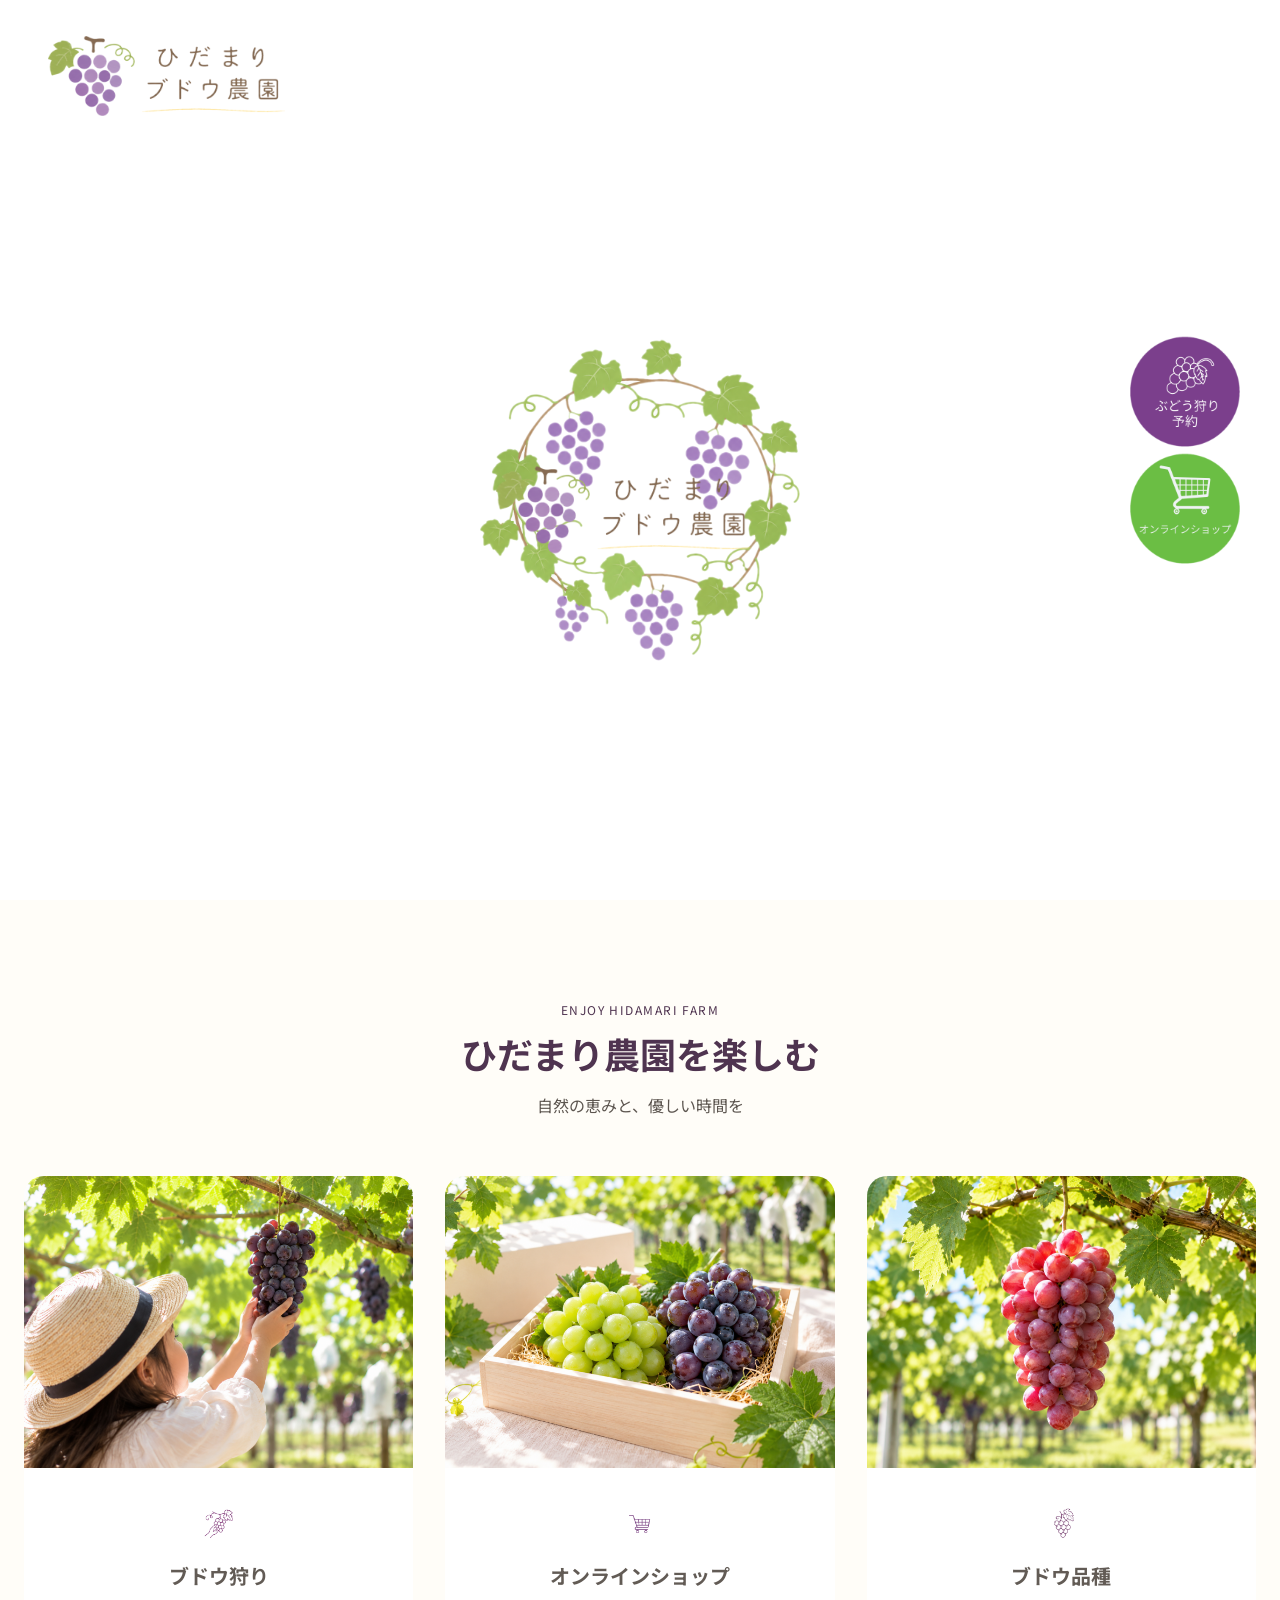
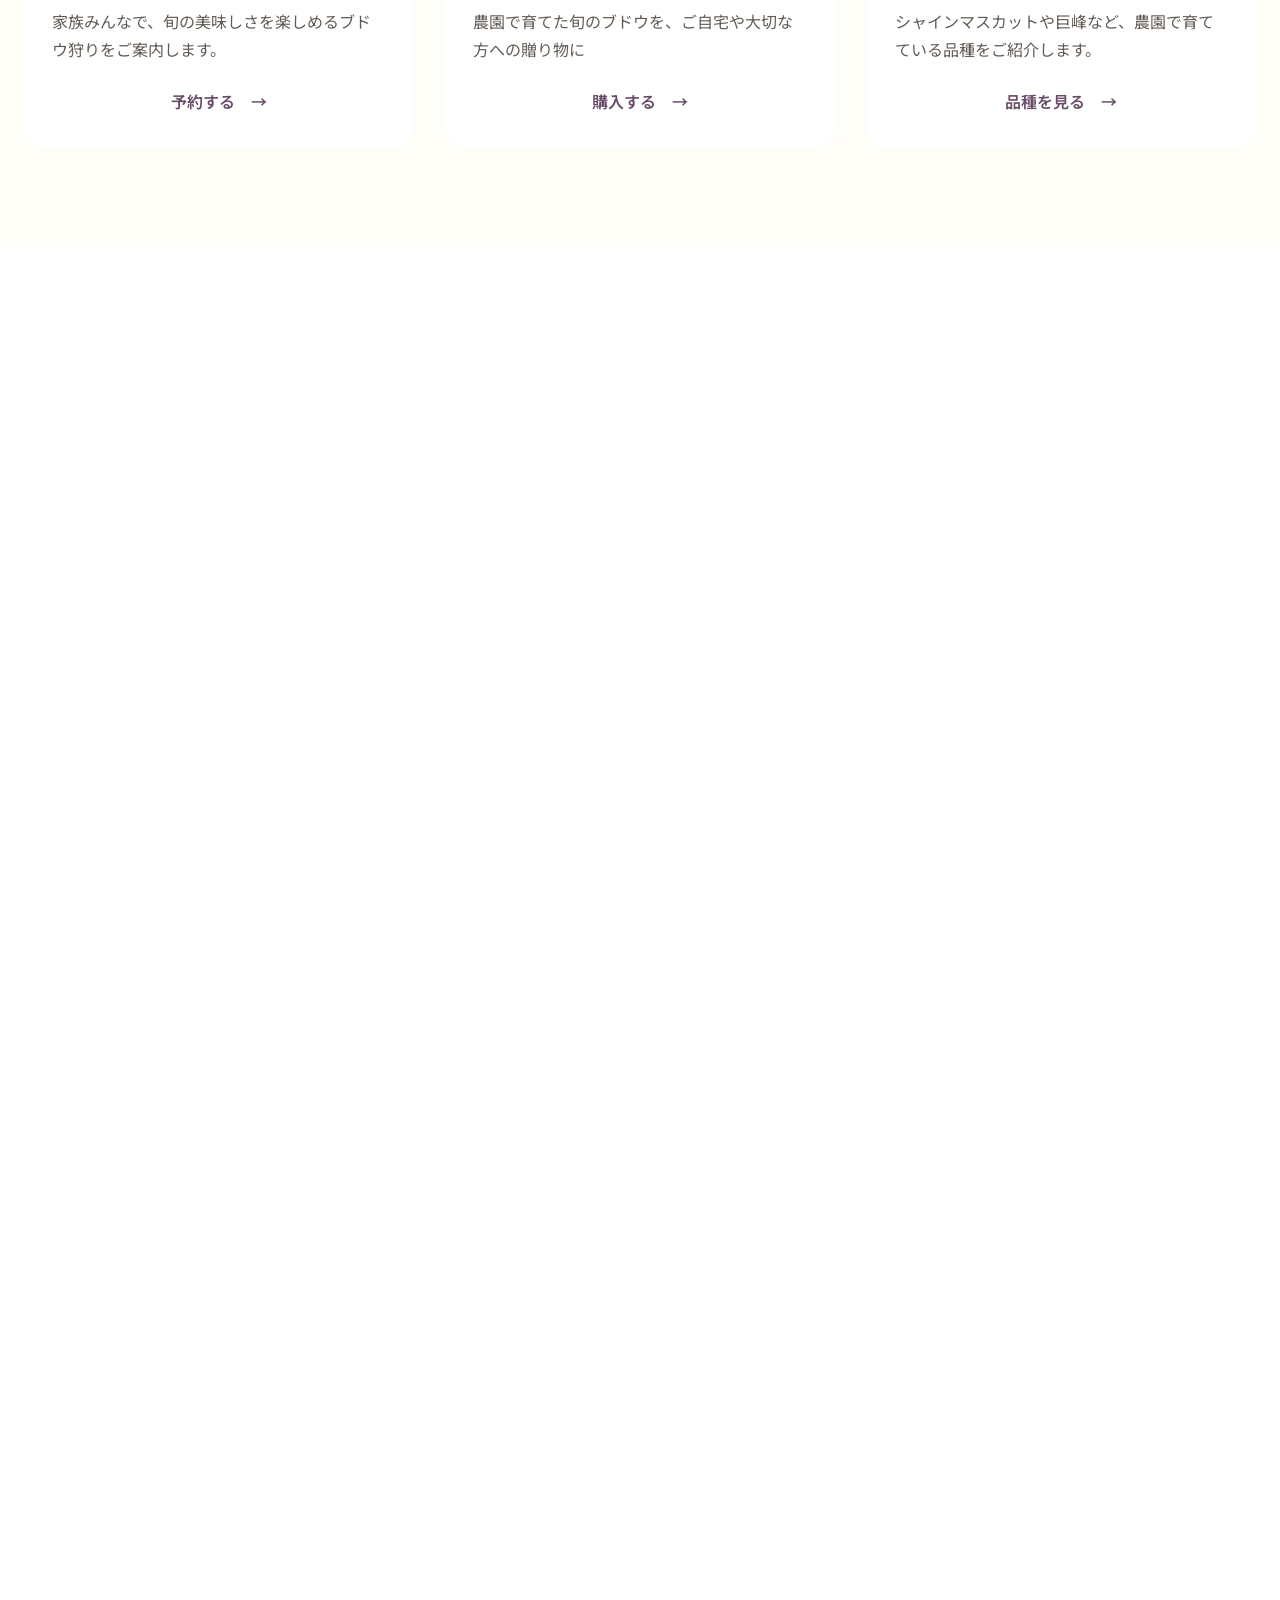
==== index.html @ 3940adff "ひだまり農園：農園案内セクションまで実装" ====
<!DOCTYPE html>
<html lang="ja">
<head>
    <meta charset="UTF-8">
    <meta name="viewport" content="width=device-width, initial-scale=1.0">
    <title>ひだまりブドウ園 | コーディング模写</title>

    <meta name="description" content="ポートフォリオ用に制作した『ひだまり農園』のコーディング模写サイトです。HTML・CSSを用いてレスポンシブ対応で実装しています。">

    <link rel="stylesheet" href="assets/css/reseter.css">
    <link rel="stylesheet" href="assets/css/base.css">
    <link rel="stylesheet" href="assets/css/components.css">
    <link rel="stylesheet" href="assets/css/layout.css">
    <link rel="stylesheet" href="assets/css/top.css">

    <!-- Googleフォント -->
    <link rel="preconnect" href="https://fonts.googleapis.com">
    <link rel="preconnect" href="https://fonts.gstatic.com" crossorigin>
    <link href="https://fonts.googleapis.com/css2?family=Noto+Sans+JP:wght@400;500;700&display=swap" rel="stylesheet">

</head>
<body>

    <header class="header">
        <div class="header__container">
            
                <a href="#" class="header__logo">
                    <img src="assets/images/common/logo-cutout.png" alt="ひだまりブドウ農園">
                </a>

                <!-- ハンバーガー -->
                <button class="hamburger sp_only" aria-label="menu">
                    <span></span><span></span><span></span>
                </button>

                <!--ナビゲーション-->
                <nav class="header__nav">
                    <ul class="header__nav-list">
                        <li class="header__item">
                            <a href="#">ホーム</a>
                        </li>
                    
                        <li class="header__item">
                            <a href="#">農園について</a>
                        </li>

                        <li class="header__item">
                            <a href="#">ブドウ品種</a>
                        </li>

                        <li class="header__item">
                            <a href="#">ブドウ狩り</a>
                        </li>

                        <li class="header__item">
                            <a href="#">アクセス</a>
                        </li>

                        <li class="header__item">
                            <a href="#">ブログ</a>
                        </li>

                        <li class="header__item">
                            <a href="#">お問い合わせ</a>
                        </li>

                    </ul>
                </nav>
            
        </div>   

    </header>

    <main>
        <section class="mv">
            <div class="mv__image">
                <img src="assets/images/top/grape-fv.png" alt="ひだまりブドウ農園">
                <img src="assets/images/top/grapes.png" alt="ひだまりブドウ農園のブドウ">
            </div>

            <div class="mv__content">
                <img src="assets/images/common/logo-cutout.png" alt="ひだまりブドウ農園" class="mv__logo">
                <img src="assets/images/top/grape_vine_circle-cutout.png" alt="ひだまりブドウ農園のブドウの木" class="mv__illustration">
            </div>
        
            <!--スクロール案内とページネーション-->
            <div class="mv__navigation">
                <a href="#" class="mv__scroll">
                    <span class="mv__scroll-arrow" aria-hidden="true">
                        <span></span>
                        <span></span>
                    </span>
                    <span class="mv__scroll-text">Scroll</span>
                </a>

                <div class="mv__pagination" aria-label="スライドのページ位置">
                    <span class="mv__pagination-dot"></span>
                    <span class="mv__pagination-dot"></span>
                </div>               
            </div>     
        </section>

        <!-- 右側固定ボタン -->
        <div class="side-buttons">
            <a href="#" class="side-buttons__item side-buttons__item--reserve">
                <img src="assets/images/common/glape_btn-cutout.png" alt="ブドウ狩り予約">
            </a>
            <a href="#" class="side-buttons__item side-buttons__item--shop">
                <img src="assets/images/common/online_btn-cutout.png" alt="オンラインショップ">
            </a>
        </div>

        <section id="#" class="farm-guide"> <!--次のセクション-->
            <div class="farm-guide__inner">

                <div class="farm-guide__heading">
                    <p class="farm-guide__heading-en">
                        ENJOY HIDAMARI FARM
                    </p>
                    <h2 class="farm-guide__title">
                        ひだまり農園を楽しむ
                    </h2>
                    <p class="farm-guide__lead">
                        自然の恵みと、優しい時間を
                    </p>
                </div>

                <div class="farm-guide__list">
                    <!--ブドウ狩り-->
                    <a href="#" class="farm-guide__card">
                        <div class="farm-guide__image">
                            <img src="assets/images/top/card-grape-picking.png" alt="ブドウ狩りを楽しむ様子">
                        </div>
                        
                        <div class="farm-guide__body">
                            <img src="assets/images/top/icon-grape-picking.png" alt="" class="farm-guide__icon">
                            <h3 class="farm-guide__card-title">
                                ブドウ狩り
                            </h3>
                            <p class="farm-guide__text">
                                家族みんなで、旬の美味しさを楽しめるブドウ狩りをご案内します。
                            </p>

                            <span class="farm-guide__link">
                                予約する　→
                            </span>
                        </div>
                    </a>

                    <!--オンラインショップ-->
                    <a href="#" class="farm-guide__card">
                        <div class="farm-guide__image">
                            <img src="assets/images/top/card-online-shop-grapes.png" alt="箱に入ったブドウ">
                        </div>
                        <div class="farm-guide__body">
                            <img src="assets/images/top/icon-online-shop.png" alt=""  class="farm-guide__icon">
                            <h3 class="farm-guide__card-title">
                                オンラインショップ
                            </h3>
                            <p class="farm-guide__text">
                                農園で育てた旬のブドウを、ご自宅や大切な方への贈り物に
                            </p>
                            <span class="farm-guide__link">
                                購入する　→
                            </span>
                        </div>
                    </a>

                    <!--ブドウ品種-->
                    <a href="#" class="farm-guide__card">
                        <div class="farm-guide__image">
                            <img src="assets/images/top/card-grape-varieties.png" alt="さまざまな種類のブドウ">
                        </div>
                        <div class="farm-guide__body">
                                <img src="assets/images/top/icon-grape-varieties.png" alt="" class="farm-guide__icon">
                            <h3 class="farm-guide__card-title">
                                ブドウ品種
                            </h3>
                            <p class="farm-guide__text">
                                シャインマスカットや巨峰など、農園で育てている品種をご紹介します。
                            </p>
                            <span class="farm-guide__link">
                                品種を見る　→
                            </span>
                        </div>
                    </a>
                
                </div>
            </div>                  
        </section>

        <div style="height: 1500px;"></div>

    </main>

    <footer>

    </footer>
    

    <script src="assets/js/main.js"></script>

</body>
</html>
---- assets/css/reseter.css ----
*,
*::before,
*::after {
  box-sizing: border-box;
  padding: 0;
  margin: 0;
}

html {
  line-height: 1.15;
  font-family: sans-serif;
}

body {
  min-height: 100vh;
}

main {
  display: block;
}

a {
  color: inherit;
  text-decoration: none;
}

abbr[title] {
  -webkit-text-decoration: underline dotted;
          text-decoration: underline dotted;
}

code,
kbd,
samp,
pre {
  font-family: monospace, monospace;
  font-size: 1em;
}

sub,
sup {
  font-size: 75%;
  line-height: 0;
  position: relative;
  vertical-align: baseline;
}

sub {
  bottom: -0.25em;
}

sup {
  top: -0.5em;
}

button,
input,
optgroup,
select,
textarea {
  font: inherit;
}

button,
input[type="button"],
input[type="reset"],
input[type="submit"] {
    border: none;
    background: none;
    cursor: pointer;
}

input {
  overflow: visible;
}

fieldset {
  border: 0;
}

legend {
  color: inherit;
  display: table;
  max-width: 100%;
  white-space: normal;
}

progress {
  display: inline-block;
  vertical-align: baseline;
}

select {
  text-transform: none;
}

textarea {
  overflow: auto;
  vertical-align: top;
}

[type=search] {
  -webkit-appearance: textfield;
  outline-offset: -2px;
}

[type=color] {
  background: inherit;
}

::-webkit-inner-spin-button,
::-webkit-outer-spin-button {
  height: auto;
}

::-webkit-input-placeholder {
  color: inherit;
  opacity: 0.5;
}

::-webkit-search-decoration,
::-webkit-file-upload-button {
  -webkit-appearance: button;
  font: inherit;
}

::-moz-focus-inner {
  border: 0;
}

:-moz-focusring {
  outline: 1px dotted ButtonText;
}

:-moz-ui-invalid {
  box-shadow: none;
}

hr {
  height: 0;
  color: inherit;
  overflow: visible;
}

ul,
ol {
    list-style: none;
    margin: 0;
    padding: 0;
}

b,
strong {
  font-weight: bolder;
}

audio,
video {
  display: inline-block;
}

audio:not([controls]) {
  display: none;
  height: 0;
}

img {
  max-width: 100%;
  height: auto;
  display: block;
}

svg:not(:root) {
  overflow: hidden;
}

table {
  text-indent: 0;
  border-color: inherit;
}

details {
  display: block;
}

dialog {
  background-color: inherit;
  border: solid;
  color: inherit;
  display: block;
  height: fit-content;
  left: 0;
  margin: auto;
  padding: 1em;
  position: absolute;
  right: 0;
  width: fit-content;
}

dialog:not([open]) {
  display: none;
}

summary {
  display: list-item;
}

canvas {
  display: inline-block;
}

template {
  display: none;
}

[hidden] {
  display: none;
}
---- assets/css/base.css ----
/*フォント*/

html {
    font-size: 62.5%;
    scroll-behavior: smooth;
}

body {
    font-family: "Noto Sans JP", sans-serif;
    color: var(--c-black);
    font-size: 1.6rem;
    line-height: 1.7;

}

/*色の変数*/

:root {
    --c-black: #333333;
    --c-white: #ffffff;
    --c-main: #4f3450;
    --c-sub: ;
    --c-bg: ;
}




/*余白のルール*/


/*body の基本設定*/
---- assets/css/components.css ----
/***********************再利用するパーツ******************************/

/*タイトル*/

/*ボタン*/

.side-buttons {
    position: fixed;
    top: 50%;
    right: 40px;
    transform: translateY(-50%);
    z-index: 100;

    display: flex;
    flex-direction: column;
    gap: calc(10 / 1920 * 100vw);
    width: 110px;
}

.side-buttons__item {
    display: block;
    transition: opacity 0.3s ease;
}

.side-buttons__item:hover,
.side-buttons__item:active {
    opacity: 0.75;
}

.side-buttons__item {
    width: 100%;
}


/*カード*/


/*タブ*/


/*アコーディオン*/


/*セクションタイトル*/
---- assets/css/layout.css ----
/************************************ページ全体の構造********************************/

/*header*/

.header {
    position: absolute;
    top: 0;
    left: 0;
    width: 100%;
    z-index: 100;
}

.header__container {
    position: relative;
    z-index: 1;

    width: 100%;
    height: 152px;
    display: flex;
    align-items: center;
    padding: 0 48px;
}

.header__logo {
    width: 20%;
}

.header__nav {
    margin-left: auto;
    font-size: 1.4rem;
    color: var(--c-white);
}

.header__nav-list {
    display: flex;
    gap: 40px
    
}

/*headerスクロール時の帯*/

.header::before {
    content: "";
    position: absolute;
    top: 0;
    left: 0;
    width: 100%;
    height: 92px;
    background:rgba(255, 255, 255, 0.75);
    background:rgba(225, 232, 220, 0.9);

    transform: translateY(-100%);
    transition: transform 0.4s ease;

    z-index: 0;
}

/*スクロール時*/

.header.is-scrolled {
    position: fixed;
    top: 0;
    left: 0;
}

.header.is-scrolled::before {
    transform: translateY(0);
}

.header.is-scrolled .header__container {
    height: 92px;
}

.header.is-scrolled .header__nav a {
    color: var(--c-black);
}

.header__item a {
    position: relative;
}

/*マウスを乗せた時の下線*/
.header__item a::after {
    content: "";
    position: absolute;
    left: 0;
    bottom: -76px;
    width: 0;
    height: 2px;
    background-color: var(--c-white);
    transition: width 0.3s ease;
}

.header__item a:hover::after {
    width: 100%;
}

.header.is-scrolled .header__item a::after {
    background-color: #6B4A6E;
    bottom: -37px;
}

/*main*/


/*section の余白*/


/*footer*/
---- assets/css/top.css ----
/*トップページだけのヒーロー トップページだけのレイアウト*/
/* =========================
    MV
========================= */

.mv {
    position: relative;
    width: 100%;
    height: 100vh;
}

.mv__image {
    position: relative;
    width: 100%;
    height: 100%;
    overflow: hidden;
}

/* 2枚の画像を重ねる */
.mv__image img {
    position: absolute;
    left: 0;
    bottom: 0;
    width: 100%;
    height: 100%;
    object-fit: cover;

    opacity: 0;

    animation:
        mvFade 12s infinite,
        mvZoom 12s infinite;
}

/* 1枚目 */
.mv__image img:nth-child(1) {
    animation-delay: 0s, 0s;
}

/* 2枚目 */
.mv__image img:nth-child(2) {
    animation-delay: 6s, 6s;
}


/* =========================
    フェード
========================= */

@keyframes mvFade {

    /* 最初は透明 */
    0% {
        opacity: 0;
    }

    /* ふわっと表示 */
    10% {
        opacity: 1;
    }

    /* しばらく表示 */
    45% {
        opacity: 1;
    }

    /* ふわっと消える */
    55% {
        opacity: 0;
    }

    /* 消えた状態を維持 */
    100% {
        opacity: 0;
    }
}


/* =========================
    ズーム
========================= */

@keyframes mvZoom {

    /* 少し小さい状態から開始 */
    0% {
        transform: scale(1);
    }

    /* ゆっくり拡大 */
    100% {
        transform: scale(1.05);
    }
}

/*mv上のイラスト*/

.mv__content {
    width: 25%;
    position: absolute;
    top: calc(50% + 50px);
    left: 50%;
    transform: translate(-50%, -50%);
}

.mv__logo {
    width: 80%;
    position: absolute;
    top: calc(50% + 10px);
    left: 45%;
    transform: translate(-50%, -50%);
}

/* ===============================
    スクロール案内とページネーション
================================= */
.mv__navigation {
    position: absolute;
    left: 50%;
    bottom: 24px;
    z-index: 10;
    transform: translateX(-50%);

    display: flex;
    flex-direction: column;
    align-items: center;
}

/*スクロールボタン*/
.mv__scroll {
    display: flex;
    flex-direction: column;
    align-items: center;
    gap: 8px;

    color: var(--c-white);
}

/*下向き矢印*/
.mv__scroll-arrow {
    display: flex;
    flex-direction: column;
    align-items: center;
    height: 18px;

    animation: scrollArrow 1.6s ease-in-out infinite;
}

.mv__scroll-arrow span {
    display: block;

    width: 12px;
    height: 12px;
    margin-top: -5px;

    border-right: 2px  solid currentColor;
    border-bottom: 2px solid currentColor;

    transform: rotate(45deg);
}

/*Scrollの文字*/
.mv__scroll-text {
    font-size: 1.2rem;
    letter-spacing: 0.08rem;
}

/*ページネーション*/
.mv__pagination {
    display: flex;
    justify-content: center;
    gap: 8px;
    margin-top: 8px;
}

/*ページネーションの丸*/
.mv__pagination-dot {
    width: 8px;
    height: 8px;

    border: 1px solid var(--c-white);
    border-radius: 50%;

    background-color: transparent;
}

/*1つ目の丸*/
.mv__pagination-dot:nth-child(1) {
    animation: paginationFirst 12s infinite;
}

/*2つ目の丸*/
.mv__pagination-dot:nth-child(2) {
    animation: paginationSecond 12s infinite;
}

/*矢印を上下に動かす*/
@keyframes scrollArrow {
    0%,
    100% {
        transform: translateY(0);
    }

    50% {
        transform: translateY(6px);
    }
}

@media (prefers-reduced-motion: reduce) {
    .mv__scroll-arrow {
        animation: none;
    }
}

/*前半６秒は１つ目を白くする*/
@keyframes paginationFirst {
    0%,
    49.99% {
        background-color: var(--c-white);
    }

    50%,
    100% {
        background-color: transparent;
    }
}

/*後半６秒は２つ目を白くする*/
@keyframes paginationSecond {
    0%,
    49.99% {
        background-color: transparent;
    }

    50%,
    100% {
        background-color: var(--c-white);
    }
}

/* =================================
   FARM GUIDE
================================= */
.farm-guide {
    position: relative;
    padding: 100px 24px;
    background-color: #fffdf8;
}

.farm-guide_inner {
    width: min(1120px, 100%);
    margin-inline: auto;
}

/*見出し*/

.farm-guide__heading {
    text-align: center;
    margin-bottom: 56px;
}

.farm-guide__heading-en {
    margin-bottom: 8px;
    font-size: 1.2rem;
    letter-spacing: 0.12em;
    color: var(--c-main);
}

.farm-guide__title {
    margin: 0;
    font-size: clamp(2.4rem, 3vw, 3.6rem);
    line-height: 1.4;
    color: #4f3450;
}

.farm-guide__lead {
    margin-top: 12px;
    line-height: 1.8;
    color: #5c554f;
}

/*カード一覧*/
.farm-guide__list {
    display: grid;
    /*pcでは３列*/
    grid-template-columns: repeat(3, minmax(0, 1fr));
    gap: 32px;
}

/*カード*/
.farm-guide__card {
    display: flex;
    flex-direction: column;
    min-width: 0;
    overflow: hidden;
    color: inherit;
    text-decoration: none;
    background-color: var(--c-white);
    border-radius: 20px;
    transition: 
        transform 0.3s ease,
        box-shadow 0.3s ease;
}

.farm-guide__card:hover {
    transform: translateY(-5px);
    box-shadow: 0 10px 30px rgba(0, 0, 0, 0.08);
}

/*写真*/
.farm-guide__image {
    width: 100%;
    aspect-ratio: 4/3;
    overflow: hidden;
}

.farm-guide__image img {
    width: 100%;
    height: 100%;
    object-fit: cover;
    display: block;
    transition: transform 0.5s ease;
}

.farm-guide__card:hover .farm-guide__image img {
    transform: scale(1.04);
}

/*本文エリア*/
.farm-guide__body {
    display: flex;
    flex-direction: column;
    flex-grow: 1;
    padding: 32px 28px;
}

/*アイコン*/
.farm-guide__icon {
    width: 45px;
    height: 45px;
    object-fit: contain;
    margin: 0 auto 16px;
} 

/*タイトル*/
.farm-guide__card-title {
    margin: 0;
    text-align: center;
    font-size: 2rem;
    line-height: 1.5;
    color: #625b55;
}

/*説明文*/
.farm-guide__text {
    margin-top: 16px;
    line-height: 1.8;
    color: #625b55;
}

/*リンク*/
.farm-guide__link {
    display: block;
    margin-top: auto;
    padding-top: 24px;
    text-align: center;
    font-weight: 600;
    color: #684b67;



/* =================================
   Tablet / Smartphone
================================= */
@media(max-width: 768px){
    .farm-guide {
        padding: 72px 20px;
    }

    .farm-guide__list {
        grid-template-columns: 1fr;
        gap: 28px;
    }

    .farm-guide__heading {
        margin-bottom: 40px;
    }

    .farm-guide__body {
        padding: 28px 24px;
    }


}
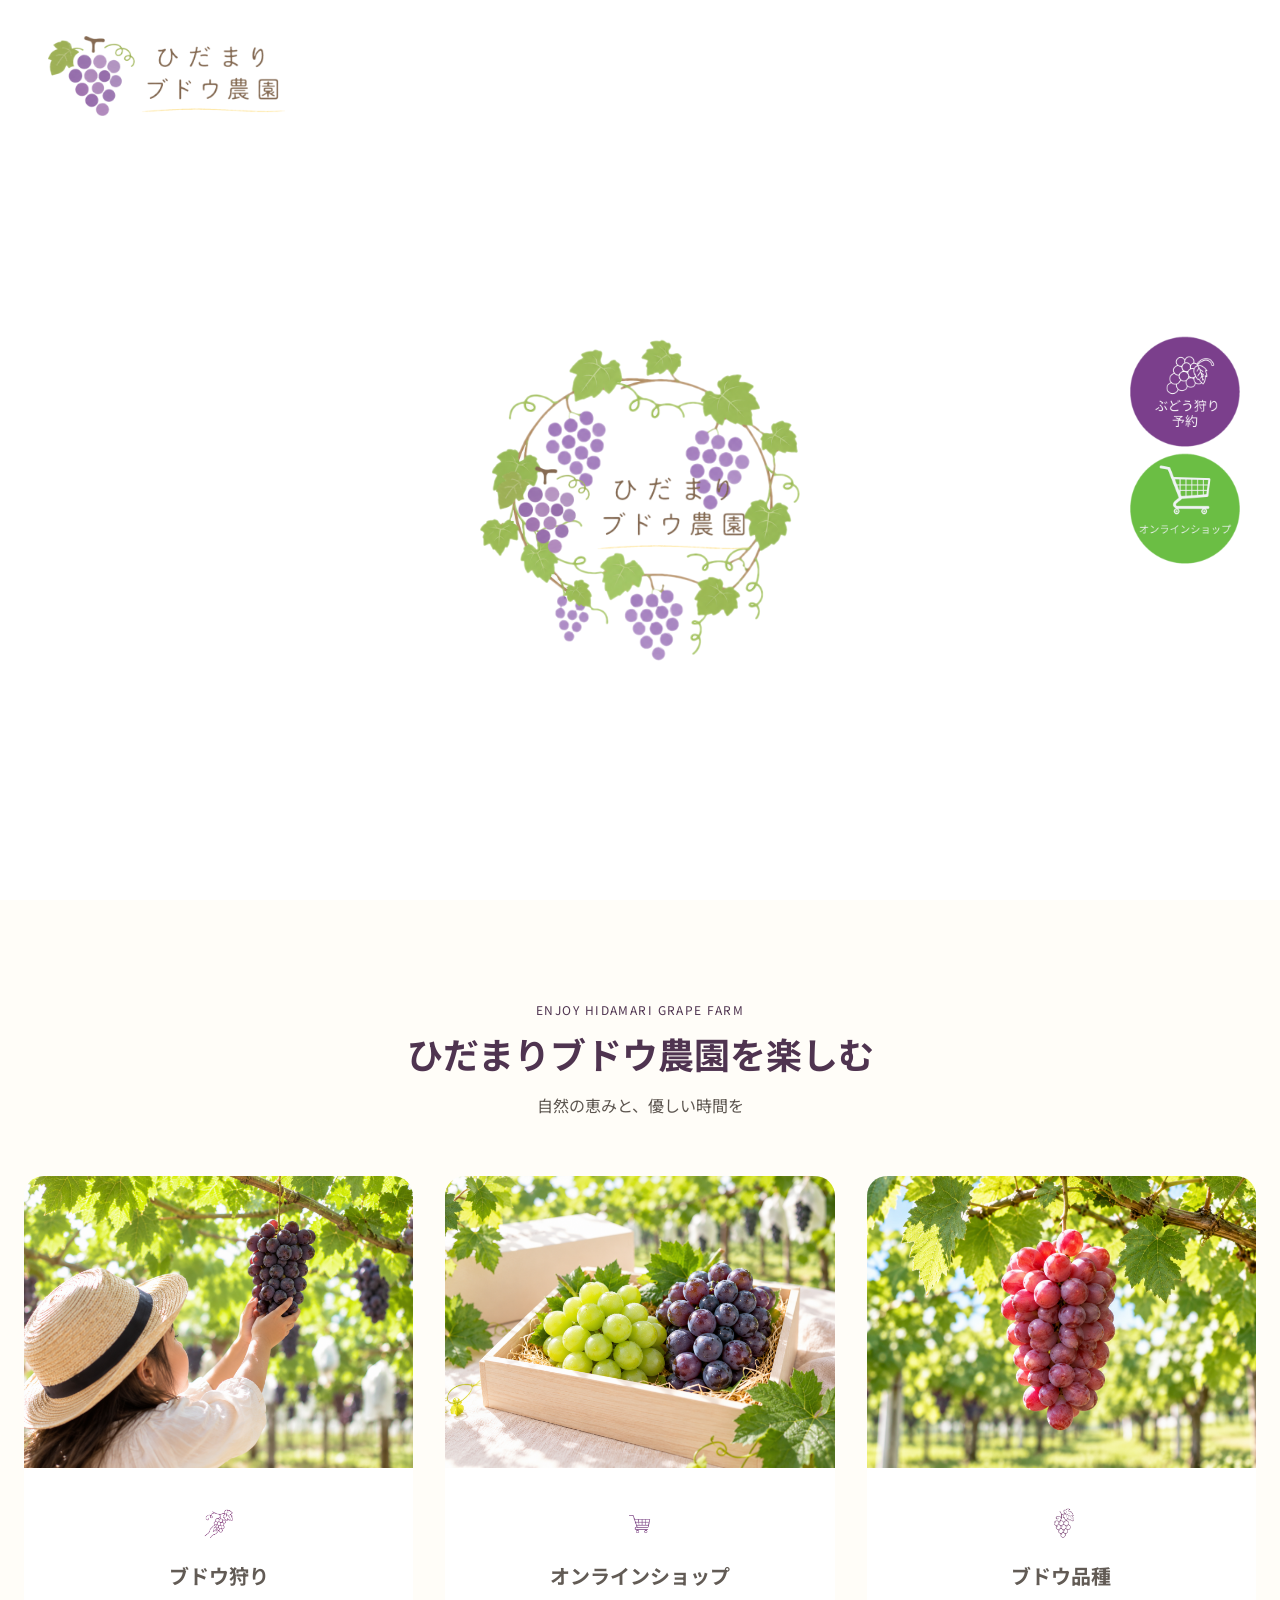
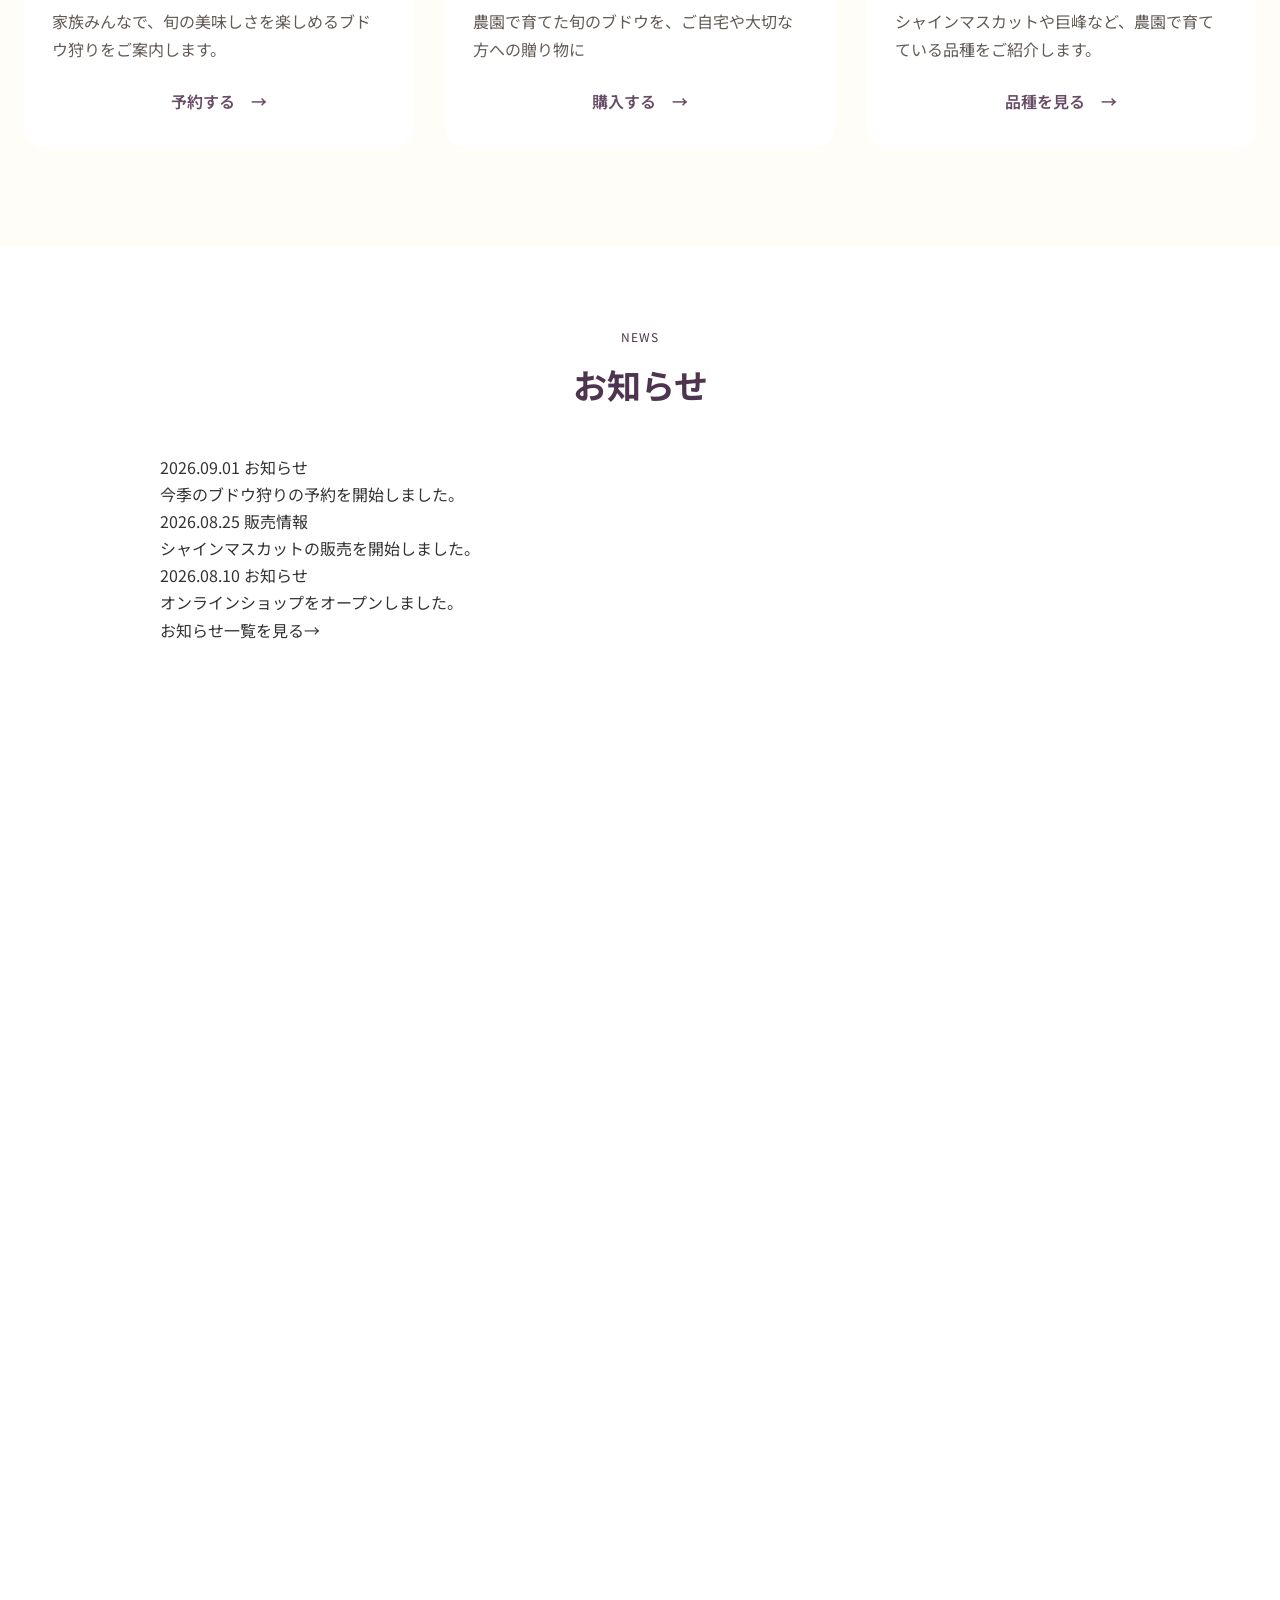
==== commit 7d65006a: "NEWSセクションのHTML追加・CSS作成途中" ====
--- a/index.html
+++ b/index.html
@@ -115,10 +115,10 @@
 
                 <div class="farm-guide__heading">
                     <p class="farm-guide__heading-en">
-                        ENJOY HIDAMARI FARM
+                        ENJOY HIDAMARI GRAPE FARM
                     </p>
                     <h2 class="farm-guide__title">
-                        ひだまり農園を楽しむ
+                        ひだまりブドウ農園を楽しむ
                     </h2>
                     <p class="farm-guide__lead">
                         自然の恵みと、優しい時間を
@@ -188,6 +188,44 @@
                 </div>
             </div>                  
         </section>
+    
+        <!--お知らせ-->
+        <section class="news">
+            <div class="news__inner">
+                <div class="news__heading">
+                    <p class="news__heading-en">
+                        NEWS
+                    </p>
+                    <h2 class="news__title">
+                        お知らせ
+                    </h2>
+                </div>
+
+                <div class="news__list">
+                    <a href="#" class="news__item">
+                        <time datetime="2026-09-01">2026.09.01</time>
+                        <span class="news__category">お知らせ</span>
+                        <p>今季のブドウ狩りの予約を開始しました。</p>
+                    </a>
+
+                    <a href="#" class="news__item">
+                        <time datetime="2026-08-25">2026.08.25</time>
+                        <span class="news__category">販売情報</span>
+                        <p>シャインマスカットの販売を開始しました。</p>
+                    </a>
+
+                    <a href="#" class="news__item">
+                        <time datetime="2026-08-10">2026.08.10</time>
+                        <span class="news__category">お知らせ</span>
+                        <p>オンラインショップをオープンしました。</p>
+                    </a>
+                </div>
+
+                <a href="#" class="news__more">
+                    お知らせ一覧を見る→
+                </a>
+            </div>
+        </section>
 
         <div style="height: 1500px;"></div>
 
--- a/assets/css/top.css
+++ b/assets/css/top.css
@@ -366,11 +366,43 @@
     text-align: center;
     font-weight: 600;
     color: #684b67;
-
-
+}
 
 /* =================================
-   Tablet / Smartphone
+    NEWS
+================================= */
+.news {
+    padding: 80px 24px;
+    background-color: var(--c-white);
+}
+
+.news__inner {
+    width: min(960px, 100%);
+    margin-inline: auto;
+}
+
+.news__heading {
+    text-align: center;
+    margin-bottom: 40px;
+}
+
+.news__heading-en {
+    margin-bottom: 8px;
+    font-size: 1.2rem;
+    letter-spacing: 0.12rem;
+    color: var(--c-main);
+}
+
+.news__title {
+    margin: 0;
+    font-size: clamp(2.4rem, 3vw, 3.4rem);
+    color: #4f3450;
+}
+
+
+
+/* =================================
+    Tablet / Smartphone
 ================================= */
 @media(max-width: 768px){
     .farm-guide {
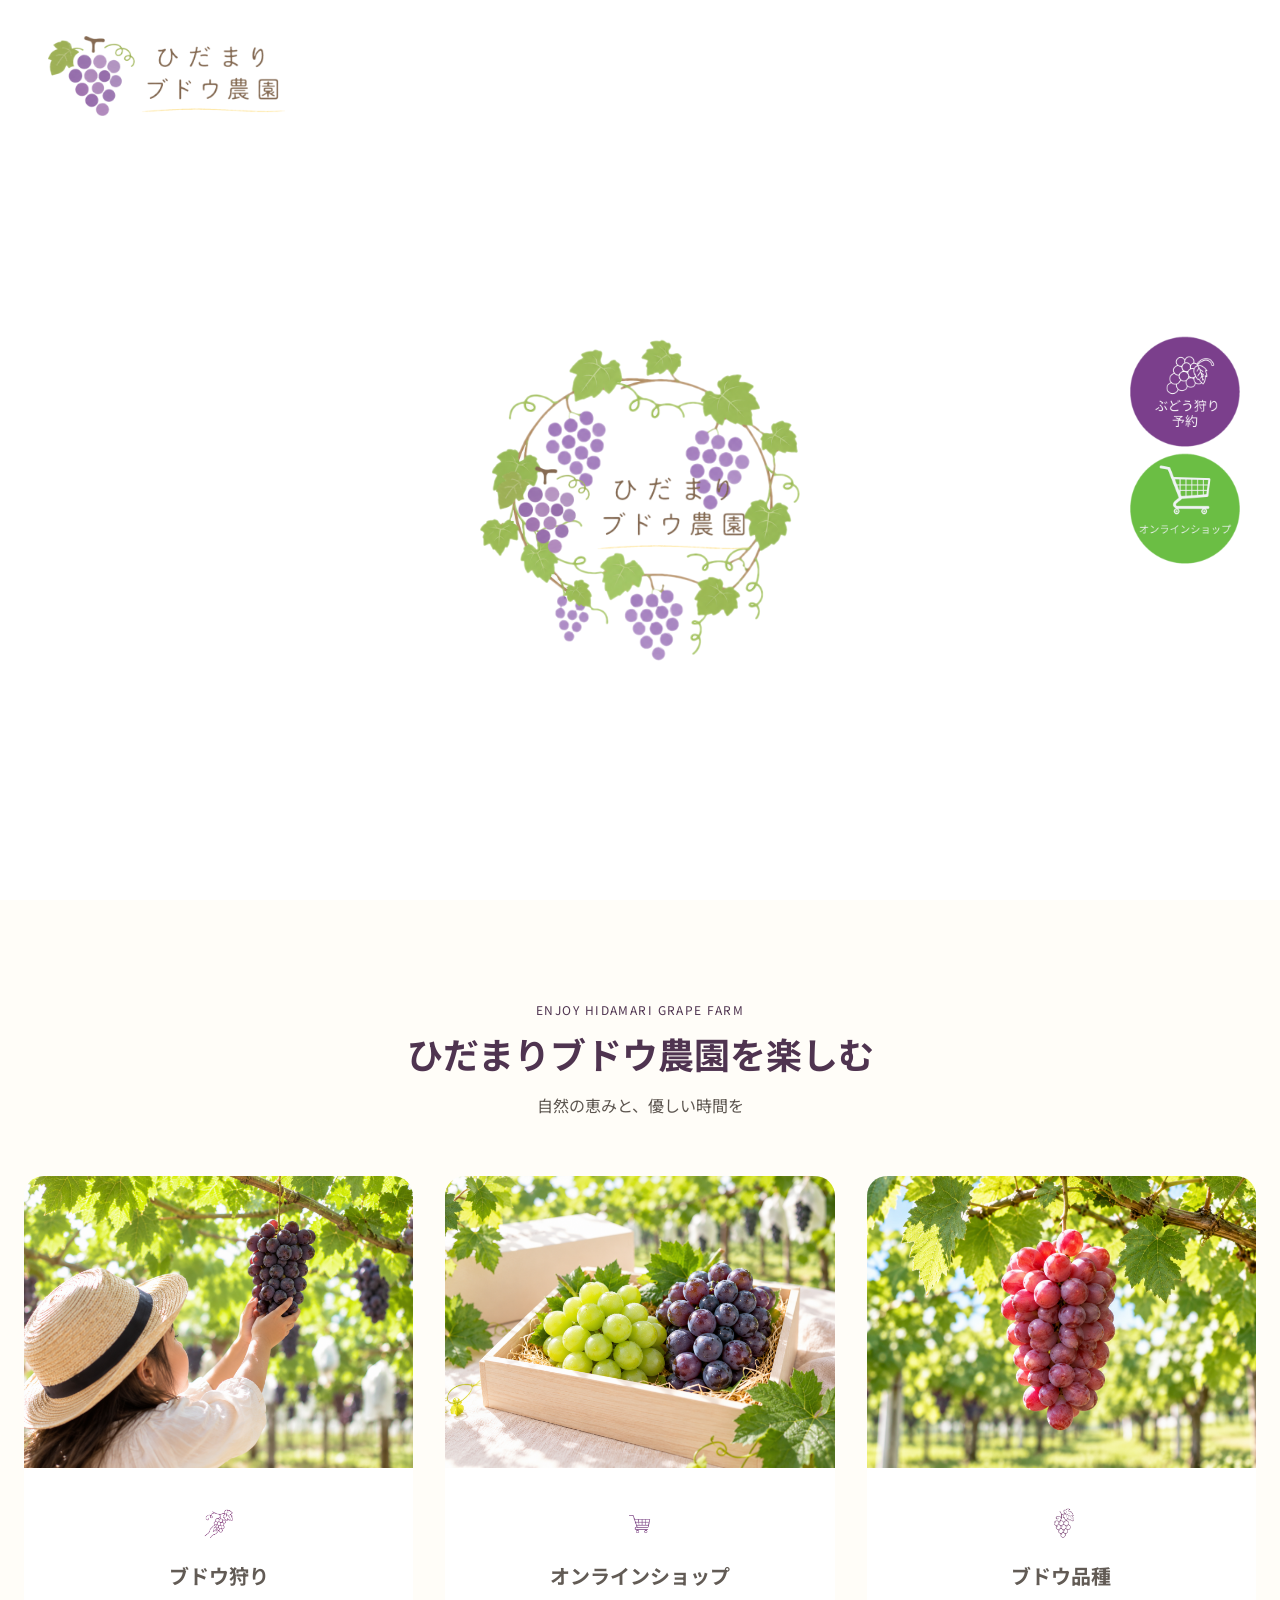
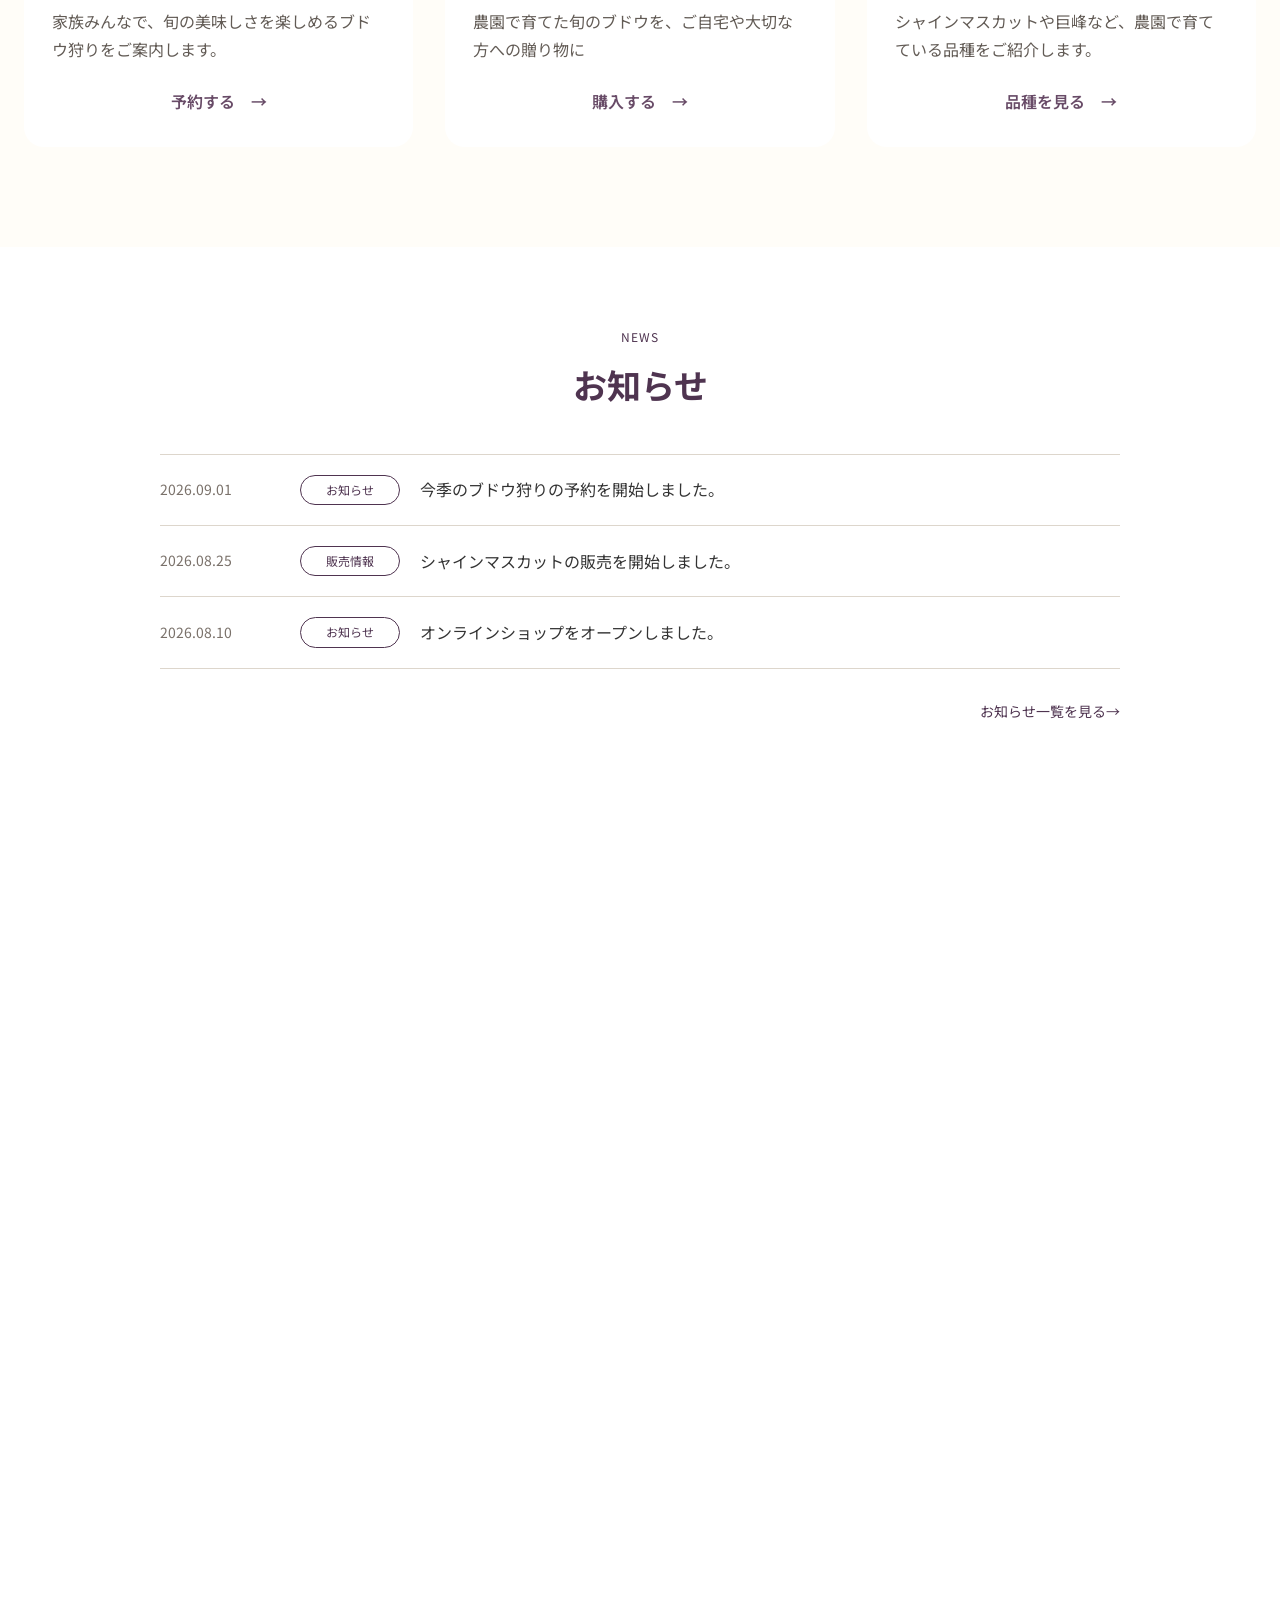
==== commit 0a1615cd: "NEWSセクションのレスポンシブ対応完了" ====
--- a/index.html
+++ b/index.html
@@ -203,27 +203,30 @@
 
                 <div class="news__list">
                     <a href="#" class="news__item">
-                        <time datetime="2026-09-01">2026.09.01</time>
+                        <time datetime="2026-09-01" class="news__date">2026.09.01</time>
                         <span class="news__category">お知らせ</span>
                         <p>今季のブドウ狩りの予約を開始しました。</p>
                     </a>
 
                     <a href="#" class="news__item">
-                        <time datetime="2026-08-25">2026.08.25</time>
+                        <time datetime="2026-08-25" class="news__date">2026.08.25</time>
                         <span class="news__category">販売情報</span>
                         <p>シャインマスカットの販売を開始しました。</p>
                     </a>
 
                     <a href="#" class="news__item">
-                        <time datetime="2026-08-10">2026.08.10</time>
+                        <time datetime="2026-08-10" class="news__date">2026.08.10</time>
                         <span class="news__category">お知らせ</span>
                         <p>オンラインショップをオープンしました。</p>
                     </a>
                 </div>
 
-                <a href="#" class="news__more">
-                    お知らせ一覧を見る→
-                </a>
+                <div class="news__more-wrap">
+                    <a href="#" class="news__more">
+                        お知らせ一覧を見る→
+                    </a>
+                </div>
+                
             </div>
         </section>
 
--- a/assets/css/top.css
+++ b/assets/css/top.css
@@ -399,6 +399,61 @@
     color: #4f3450;
 }
 
+.news__list {
+    border-top: 1px solid #ddd6cc;
+}
+
+.news__item {
+    display: grid;
+    grid-template-columns: 120px 100px 1fr;
+    align-items: center;
+    gap: 20px;
+    padding: 20px 0;
+    border-bottom: 1px solid #ddd6cc;
+    color: inherit;
+    text-decoration: none;
+    transition: opacity 0.3s ease;
+}
+
+.news__item:hover {
+    opacity: 0.7;
+}
+
+.news__date {
+    font-size: 1.4rem;
+    color: #7a716a;
+}
+
+.news__category {
+    display: inline-block;
+    padding: 4px 10px;
+    font-size: 1.2rem;
+    text-align: center;
+    color: var(--c-main);
+    border: 1px solid var(--c-main);
+    border-radius: 999px;
+}
+
+.news__text {
+    margin: 0;
+    font-size: 1.5rem;
+    line-height: 1.7;
+}
+
+.news__more-wrap {
+    margin-top: 28px;
+    text-align: right;
+}
+
+.news__more {
+    color: var(--c-main);
+    font-size: 1.4rem;
+}
+
+.news__more:hover {
+    opacity: 0.7;
+}
+
 
 
 /* =================================
@@ -423,4 +478,22 @@
     }
 
 
+    /*news*/
+    .news {
+        padding: 64px 20px;
+    }
+
+    .news__item {
+        grid-template-columns: 1fr;
+        gap: 8px;
+    }
+
+    .news__category {
+        width: fit-content;
+    }
+
+    .news__more-wrap {
+        text-align: left;
+    }
+
 }
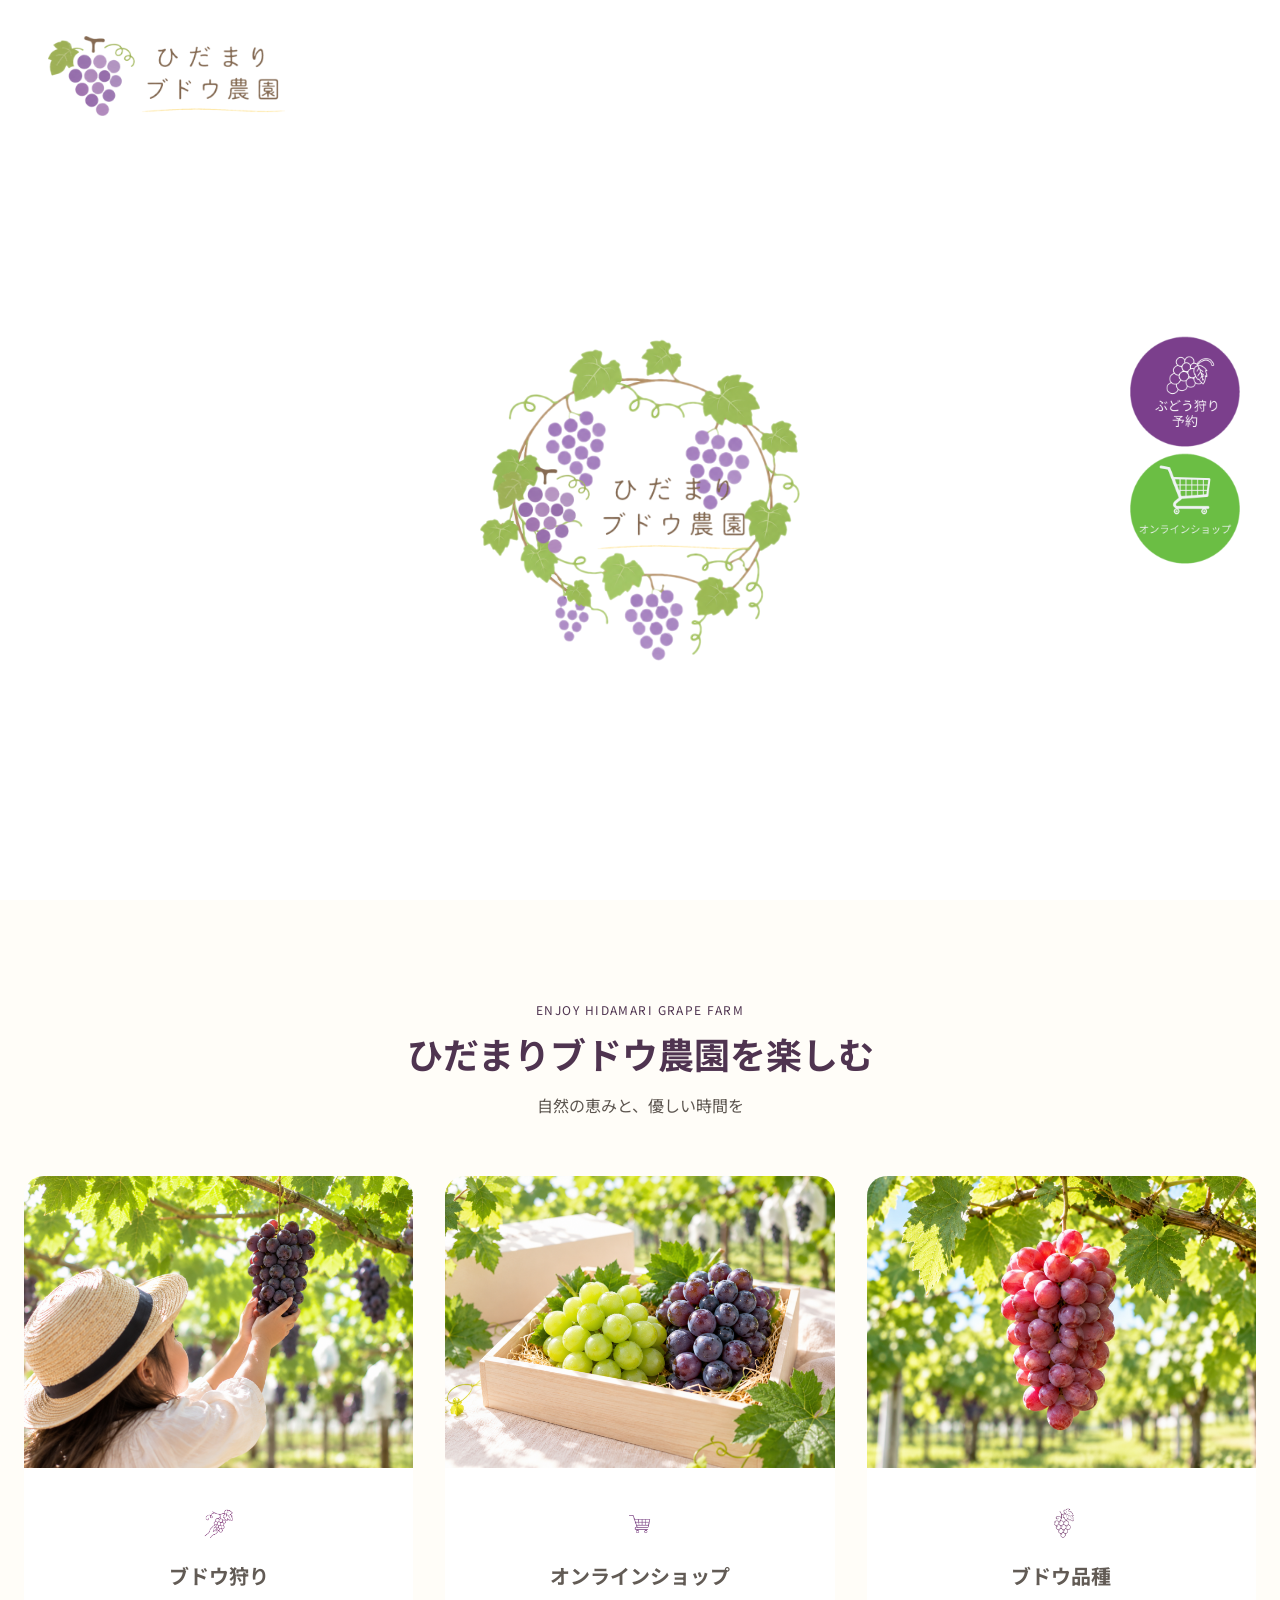
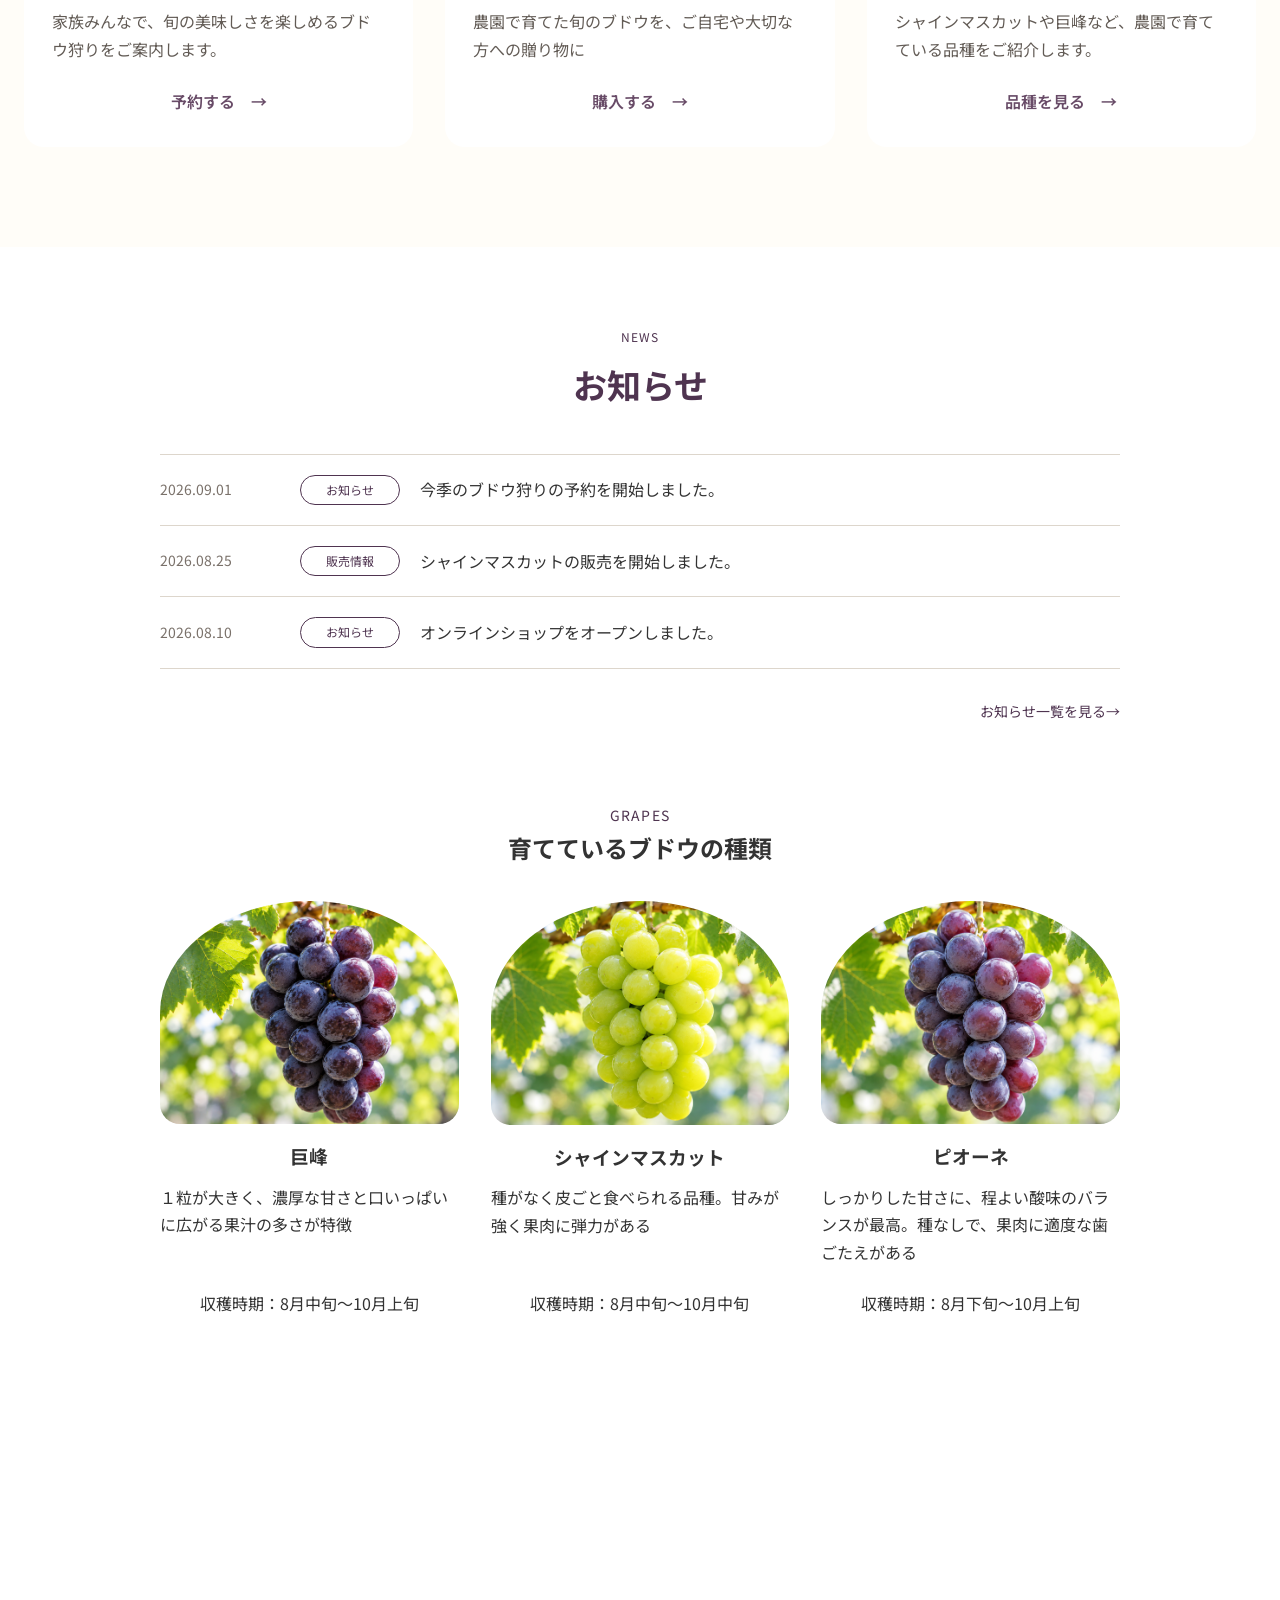
==== commit e5486677: "ブドウ品種セクションを追加" ====
--- a/index.html
+++ b/index.html
@@ -167,7 +167,7 @@
                     </a>
 
                     <!--ブドウ品種-->
-                    <a href="#" class="farm-guide__card">
+                    <a href="#grapes" class="farm-guide__card">
                         <div class="farm-guide__image">
                             <img src="assets/images/top/card-grape-varieties.png" alt="さまざまな種類のブドウ">
                         </div>
@@ -230,6 +230,87 @@
             </div>
         </section>
 
+        <!--about
+        <section class="about" >
+
+
+        </section>
+        -->
+
+        <!--ブドウの種類-->
+        <section class="grapes-kinds" id="grapes">
+            <div class="grapes-kinds__inner">
+                <div class="grapes-kinds__heading">
+                    <p class="grapes-kinds__en-title">
+                        GRAPES
+                    </p>
+                    <h2 class="grapes-kinds__title">
+                        育てているブドウの種類
+                    </h2>
+                </div>
+
+                <div class="grapes-kinds__list">
+                    <!--巨峰-->
+                    <div class="grapes-kinds__card">
+                        <div class="grapes-kinds__image">
+                            <img src="assets/images/top/grape-kyoho.png " alt="巨峰">
+                        </div>
+
+                        <div class="grapes-kinds__body">
+                            <h3 class="grapes-kinds__card-title">
+                                巨峰
+                            </h3>
+                            <p class="grapes-kinds__card-text">
+                                １粒が大きく、濃厚な甘さと口いっぱいに広がる果汁の多さが特徴
+                            </p>
+                            <p class="grapes-kinds__season">
+                                収穫時期：8月中旬～10月上旬
+                            </p>
+                        </div>
+                    </div> 
+
+                    <!--シャインマスカット-->
+                    <div class="grapes-kinds__card">
+                        <div class="grapes-kinds__image">
+                            <img src="assets/images/top/grape-shine-muscat.png" alt="シャインマスカット">
+                        </div>
+
+                        <div class="grapes-kinds__body">
+                            <h3 class="grapes-kinds__card-title">
+                                シャインマスカット
+                            </h3>
+                            <p class="grapes-kinds__card-text">
+                                種がなく皮ごと食べられる品種。甘みが強く果肉に弾力がある
+                            </p>
+                            <p class="grapes-kinds__season">
+                                収穫時期：8月中旬～10月中旬
+                            </p> 
+                        </div>
+                    </div> 
+
+                    <!--ピオーネ-->
+                    <div class="grapes-kinds__card">
+                        <div class="grapes-kinds__image">
+                            <img src="assets/images/top/grape-pione.png " alt="ピオーネ">
+                        </div>
+
+                        <div class="grapes-kinds__body">
+                            <h3 class="grapes-kinds__card-title">
+                                ピオーネ
+                            </h3>
+                            <p class="grapes-kinds__card-text">
+                                しっかりした甘さに、程よい酸味のバランスが最高。種なしで、果肉に適度な歯ごたえがある
+                            </p>
+                            <p class="grapes-kinds__season">
+                                収穫時期：8月下旬～10月上旬
+                            </p>
+                        </div>
+                    </div> 
+
+                </div>        
+            </div>
+        </section>
+
         <div style="height: 1500px;"></div>
 
     </main>
--- a/assets/css/top.css
+++ b/assets/css/top.css
@@ -239,7 +239,7 @@
 }
 
 /* =================================
-   FARM GUIDE
+    FARM GUIDE
 ================================= */
 .farm-guide {
     position: relative;
@@ -454,7 +454,78 @@
     opacity: 0.7;
 }
 
-
+/* =================================
+    grapes-kinds
+================================= */
+
+.grapes-kinds__inner {
+    width: min(960px, 100%);
+    margin-inline: auto;
+}
+
+/*タイトル*/
+.grapes-kinds__heading {
+    text-align: center;
+    margin-bottom: 32px;
+}
+
+.grapes-kinds__en-title {
+    font-size: 14px;
+    letter-spacing: 0.12rem;
+    color: var(--c-main);
+}
+
+.grape-kinds__title {
+    font-size: 32px;
+}
+
+/*カード一覧*/
+.grapes-kinds__list {
+    display: grid;
+    grid-template-columns: repeat(3, minmax(0, 1fr));
+    gap: 32px;
+}
+
+.grapes-kinds__card {
+    display: flex;
+    flex-direction: column;
+}
+
+/*画像*/
+.grapes-kinds__image {
+    width: 100%;
+    aspect-ratio: 4 / 3;
+    overflow: hidden;
+    border-radius: 50% 50% 20px 20px;
+}
+
+.grapes-kinds__image img {
+    width: 100%;
+    height: 100%;
+    object-fit: cover;
+}
+
+/*テキスト*/
+.grapes-kinds__body {
+    display: flex;
+    flex-direction: column;
+    flex: 1;
+    text-align: center;
+    padding-top: 16px;
+}
+
+.grapes-kinds__card-title {
+    margin-bottom: 12px;
+}
+
+.grapes-kinds__card-text {
+    text-align: left;
+}
+
+.grapes-kinds__season {
+    margin-top: auto;
+    padding-top: 24px;
+}
 
 /* =================================
     Tablet / Smartphone
@@ -496,4 +567,12 @@
         text-align: left;
     }
 
+    /*grapes-kinds*/
+
+    /*カード一覧*/
+    .grapes-kinds__list {
+        grid-template-columns: 1fr;
+        gap: 32px;
+    }
+
 }
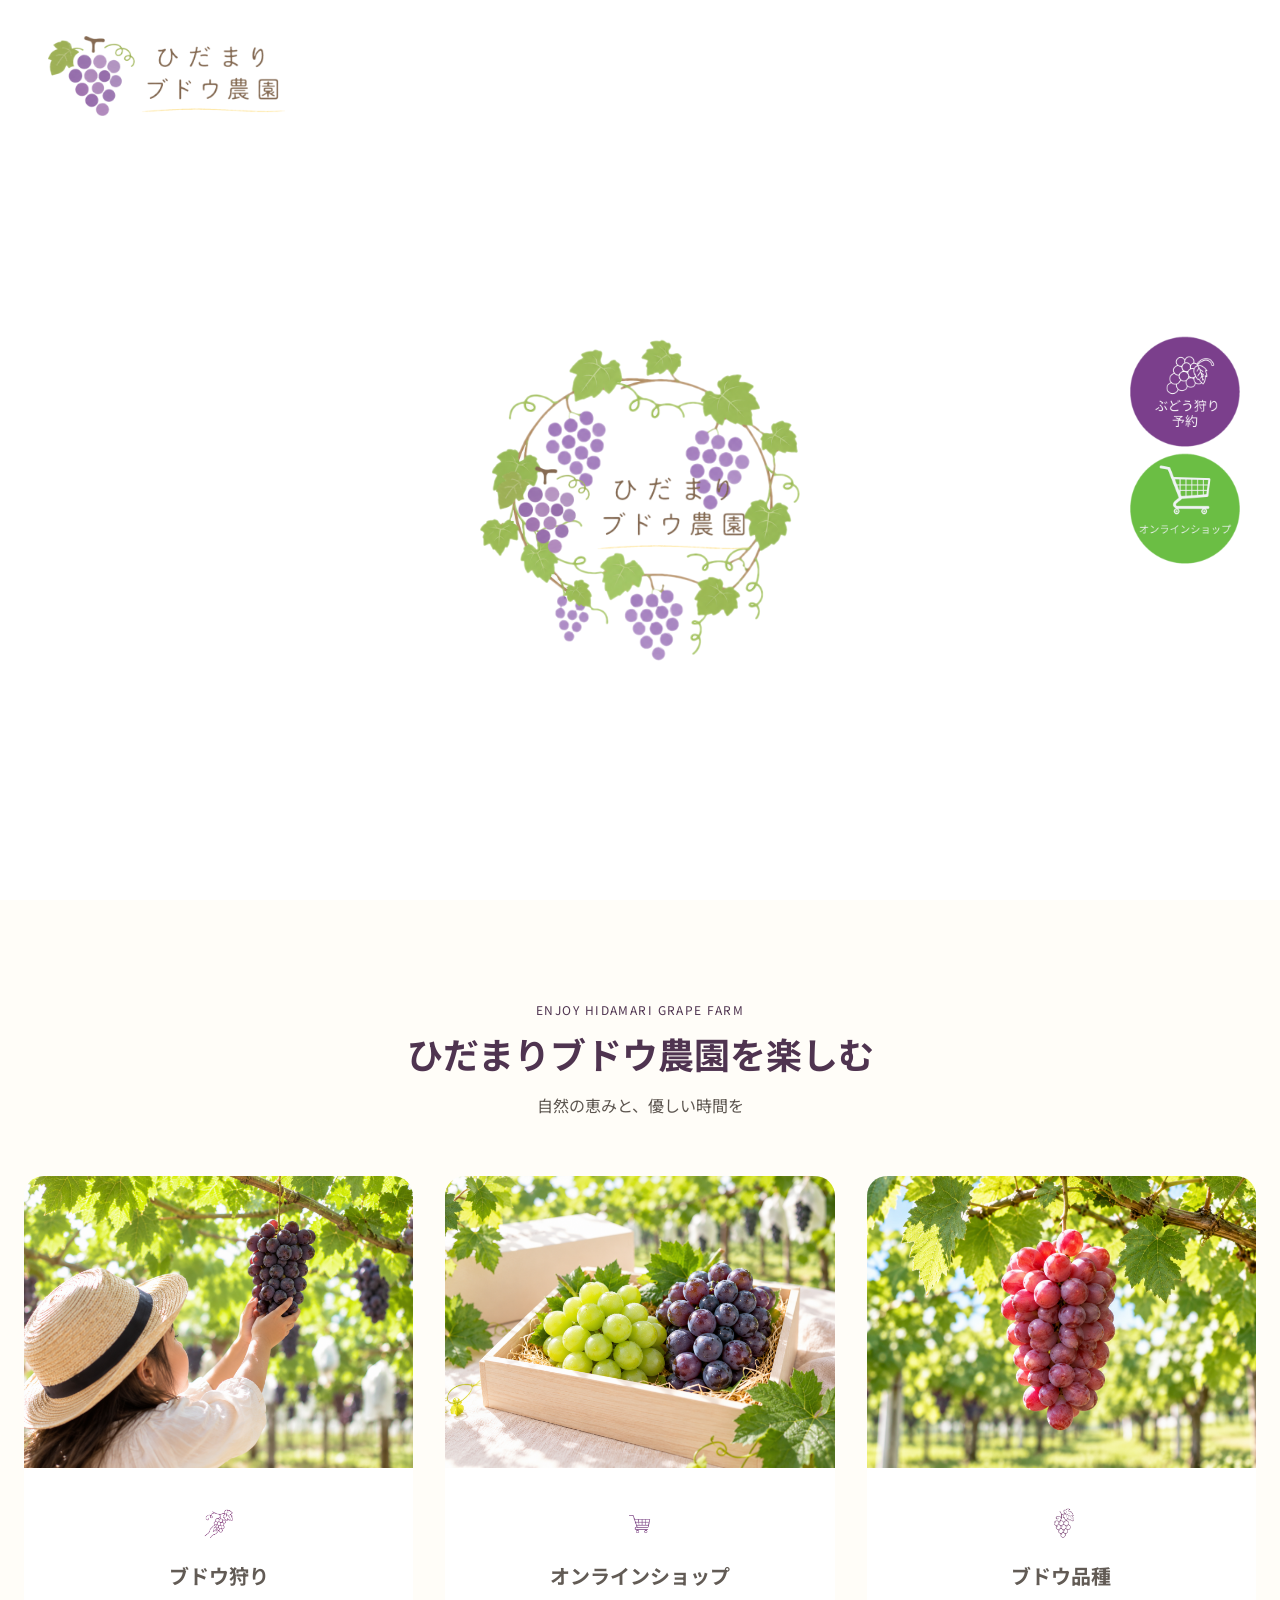
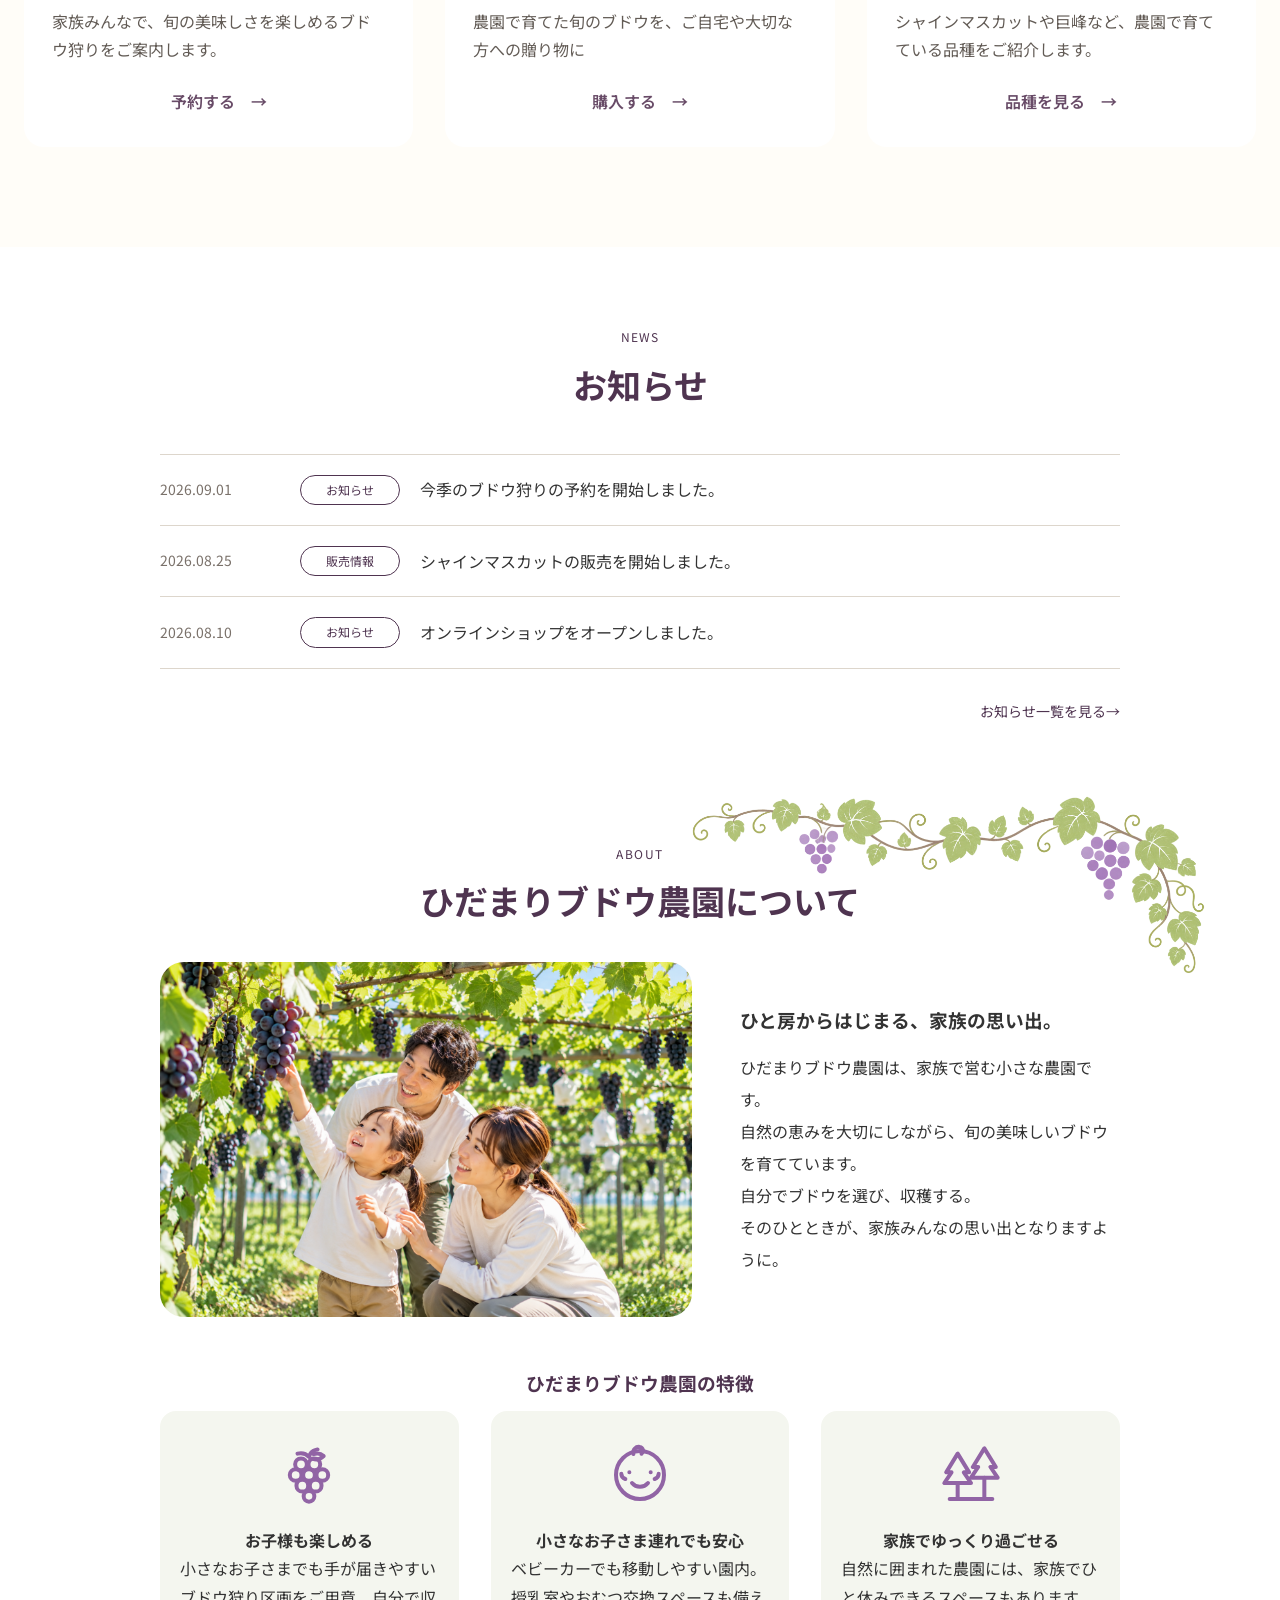
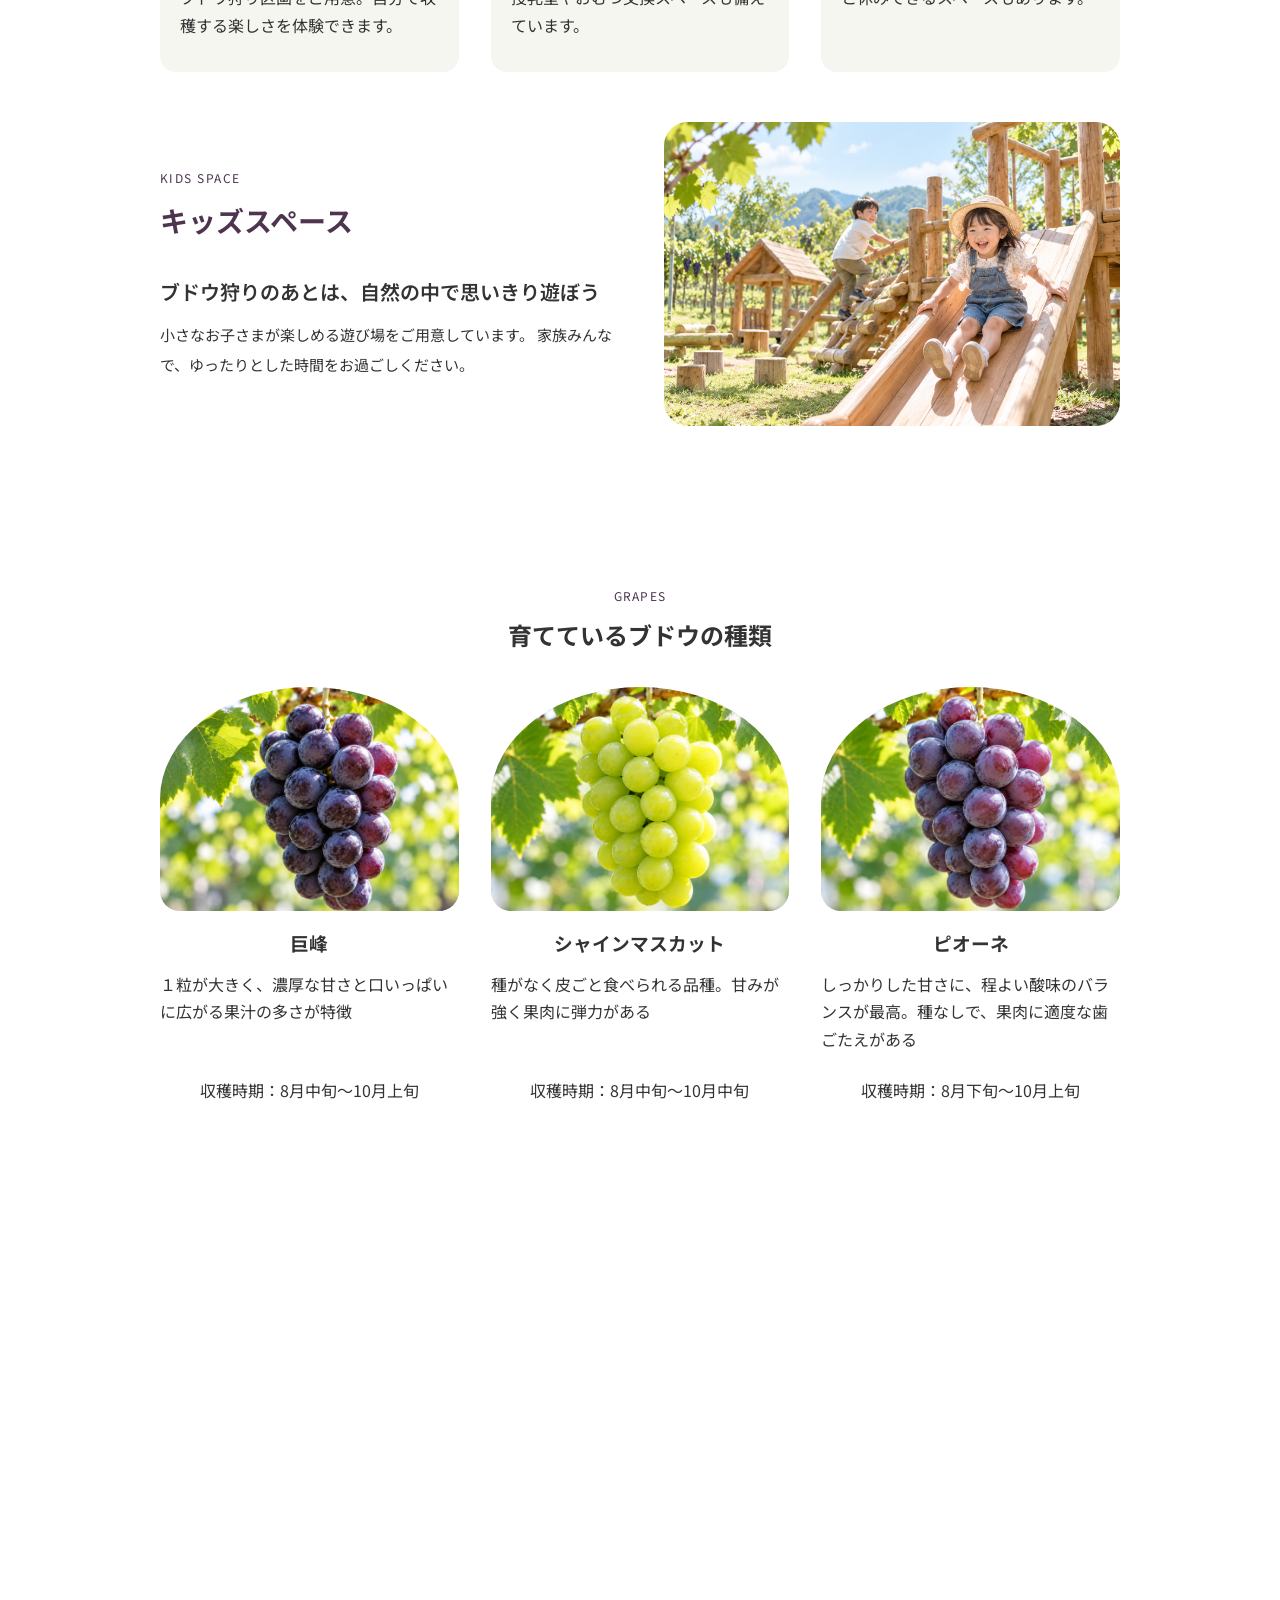
==== commit 1a08b5bd: "ABOUTセクションの実装" ====
--- a/index.html
+++ b/index.html
@@ -45,7 +45,7 @@
                         </li>
 
                         <li class="header__item">
-                            <a href="#">ブドウ品種</a>
+                            <a href="#grapes">ブドウ品種</a>
                         </li>
 
                         <li class="header__item">
@@ -230,12 +230,124 @@
             </div>
         </section>
 
-        <!--about
-        <section class="about" >
-
-
+        <!--about-->
+        <section class="about">
+            <div class="about__inner">
+
+                <!--ツタの装飾-->
+                <img src="assets/images/top/about-vine.png" alt="" class="about__vine">
+    
+                
+                <!-- 農園の紹介 -->
+                <div class="about__intro">
+                    <!--aboutの見出し-->
+                    <div class="about__heading">
+                        <p class="about__en-title">
+                            ABOUT
+                        </p>
+                        <h2 class="about__title">
+                            ひだまりブドウ農園について
+                        </h2>
+                    </div>
+                    <div class="about__contents">
+                        <div class="about__img">
+                            <img src="assets/images/top/about-family.png" alt="家族でブドウ狩り">
+                        </div>
+                        <div class="about__body">
+                            <h3 class="about__subtitle">
+                                ひと房からはじまる、家族の思い出。
+                            </h3>
+                            <p class="about__text">
+                                ひだまりブドウ農園は、家族で営む小さな農園です。<br>
+                                自然の恵みを大切にしながら、旬の美味しいブドウを育てています。<br>
+                                自分でブドウを選び、収穫する。<br>
+                                そのひとときが、家族みんなの思い出となりますように。
+                            </p>
+                        </div>
+                    </div>
+                </div>
+
+                <!--3つの特徴-->
+                <div class="about__features">
+                    <h3 class="about__features-title">
+                        ひだまりブドウ農園の特徴
+                    </h3>
+                
+                    <!--特徴-->
+                    <div class="about__features-list">
+                        <!--特徴1-->
+                        <div class="about__feature-card">
+                            <div class="about__feature-image">
+                                <img src="assets/images/top/feature-grape.svg" alt="特徴1">
+                            </div>
+                            <h4 class="about__feature-title">
+                                お子様も楽しめる
+                            </h4>
+                            <p class="about__feature-text">
+                                小さなお子さまでも手が届きやすいブドウ狩り区画をご用意。自分で収穫する楽しさを体験できます。
+                            </p>                    
+                        </div>
+
+                        <!--特徴2-->
+                        <div class="about__feature-card">
+                            <div class="about__feature-image">
+                                <img src="assets/images/top/feature-baby.svg" alt="特徴2">
+                            </div>
+                            <h4 class="about__feature-title">
+                                小さなお子さま連れでも安心
+                            </h4>
+                            <p class="about__feature-text">
+                                ベビーカーでも移動しやすい園内。授乳室やおむつ交換スペースも備えています。
+                            </p>                    
+                        </div>
+
+                        <!--特徴3-->
+                        <div class="about__feature-card">
+                            <div class="about__feature-image">
+                                <img src="assets/images/top/feature-trees.svg" alt="特徴3">
+                            </div>
+                            <h4 class="about__feature-title">
+                                家族でゆっくり過ごせる
+                            </h4>
+                            <p class="about__feature-text">
+                                自然に囲まれた農園には、家族でひと休みできるスペースもあります。
+                            </p>                    
+                        </div>
+                    </div>
+                </div>
+
+                <!--キッズスペース-->
+                <div class="about__kids">
+                    <div class="about__kids-body">
+                        <!--キッズスペース　見出し-->
+                        <p class="about__en-title">
+                            KIDS SPACE
+                        </p>
+                        <h2 class="about__kids-title">
+                            キッズスペース
+                        </h2>
+
+                        <!--キッズスペース　テキスト-->
+                        <div class="about__kids-text">
+                            <h3 class="about__kids-subtitle">
+                                ブドウ狩りのあとは、自然の中で思いきり遊ぼう
+                            </h3>
+                            <p class="about__kids-lead">
+                                小さなお子さまが楽しめる遊び場をご用意しています。
+                                家族みんなで、ゆったりとした時間をお過ごしください。
+                            </p>
+                        </div>
+                    </div>
+
+                    <!--キッズスペース　画像-->
+                    <div class="about__kids-image">
+                        <img src="assets/images/top/about-child.png" alt="農園のキッズスペース">
+                    </div>
+                </div>
+
+            </div>
         </section>
-        -->
+
 
         <!--ブドウの種類-->
         <section class="grapes-kinds" id="grapes">
--- a/assets/css/top.css
+++ b/assets/css/top.css
@@ -455,8 +455,180 @@
 }
 
 /* =================================
+    about
+================================= */
+.about {
+    padding: 40px 24px 80px;
+}
+
+
+.about__inner {
+    width: min(960px, 100%);
+    margin-inline: auto;
+    position: relative;
+}
+
+/*ツタの装飾*/
+.about__vine {
+    position: absolute;
+    top: -50px;
+    right: -100px;
+    width: 550px;
+    height: auto;
+    z-index: 0;
+    pointer-events: none;
+}
+
+.about__intro {
+    margin-bottom: 50px;
+}
+
+/*タイトル*/
+.about__heading {
+    text-align: center;
+    margin-bottom: 32px;
+}
+
+.about__en-title {
+    margin-bottom: 8px;
+    font-size: 1.2rem;
+    letter-spacing: 0.12em;
+    color: var(--c-main);
+}
+
+.about__title {
+    margin: 0;
+    font-size: clamp(2.4rem, 3vw, 3.4rem);
+    color: var(--c-main);
+}
+
+/*コンテンツ*/
+.about__contents {
+    display: flex;
+    gap: 48px;
+}
+
+.about__img {
+    flex: 1.4;
+    overflow: hidden;
+    border-radius: 24px;
+}
+.about__img img {
+    width: 100%;
+    height: 100%;
+    object-fit: cover;
+}
+
+.about__subtitle {
+    margin-bottom: 16px;
+
+}
+
+.about__body {
+    flex: 1;
+    display: flex;
+    flex-direction: column;
+    justify-content: center;
+}
+
+.about__text {
+    line-height: 2;
+}
+
+/*3つの特徴*/
+
+.about__features-title {
+    text-align: center;
+    margin-bottom: 12px;
+    color: var(--c-main);
+}
+
+.about__features-list {
+    display: grid;
+    grid-template-columns: repeat(3, minmax(0, 1fr));
+    gap: 32px;
+}
+
+.about__feature-card {
+    text-align: center;
+    padding: 32px 20px;
+    background-color: #f4f6ef;
+    border-radius: 16px;
+}
+
+.about__feature-image {
+    display: flex;
+    justify-content: center;
+    align-items: center;
+    margin-bottom: 20px;
+}
+
+.about__feature-image img {
+    width: 64px;
+    height: 64px;
+    object-fit: contain;
+}
+
+.about__feature-text {
+    text-align: left;
+    line-height: 1.8;
+}
+
+/*キッズスペース*/
+.about__kids {
+    display: flex;
+    align-items: center;
+    gap: 48px;
+    margin-top: 50px;
+}
+
+.about__kids-body {
+    flex: 1;
+    text-align: left;
+}
+
+.about__en-title {
+    font-size: 1.2rem;
+    letter-spacing: 0.12em;
+    color: var(--c-main);
+    margin-bottom: 8px;
+}
+
+.about__kids-title {
+    font-size: 2.8rem;
+    color: var(--c-main);
+    margin-bottom: 32px;
+}
+
+.about__kids-subtitle {
+    font-size: 2rem;
+    font-weight: 600;
+    line-height: 1.6;
+    margin-bottom: 12px;
+}
+
+.about__kids-image {
+    flex: 1;
+}
+
+.about__kids-text {
+    font-size: 1.5rem;
+    line-height: 2;
+}
+
+.about__kids-image img {
+    display: block;
+    width: 100%;
+    height: auto;
+    border-radius: 24px;
+}
+
+/* =================================
     grapes-kinds
 ================================= */
+.grapes-kinds {
+    padding: 80px 24px 40px;
+}
 
 .grapes-kinds__inner {
     width: min(960px, 100%);
@@ -470,7 +642,8 @@
 }
 
 .grapes-kinds__en-title {
-    font-size: 14px;
+    margin-bottom: 8px;
+    font-size: 1.2rem;
     letter-spacing: 0.12rem;
     color: var(--c-main);
 }
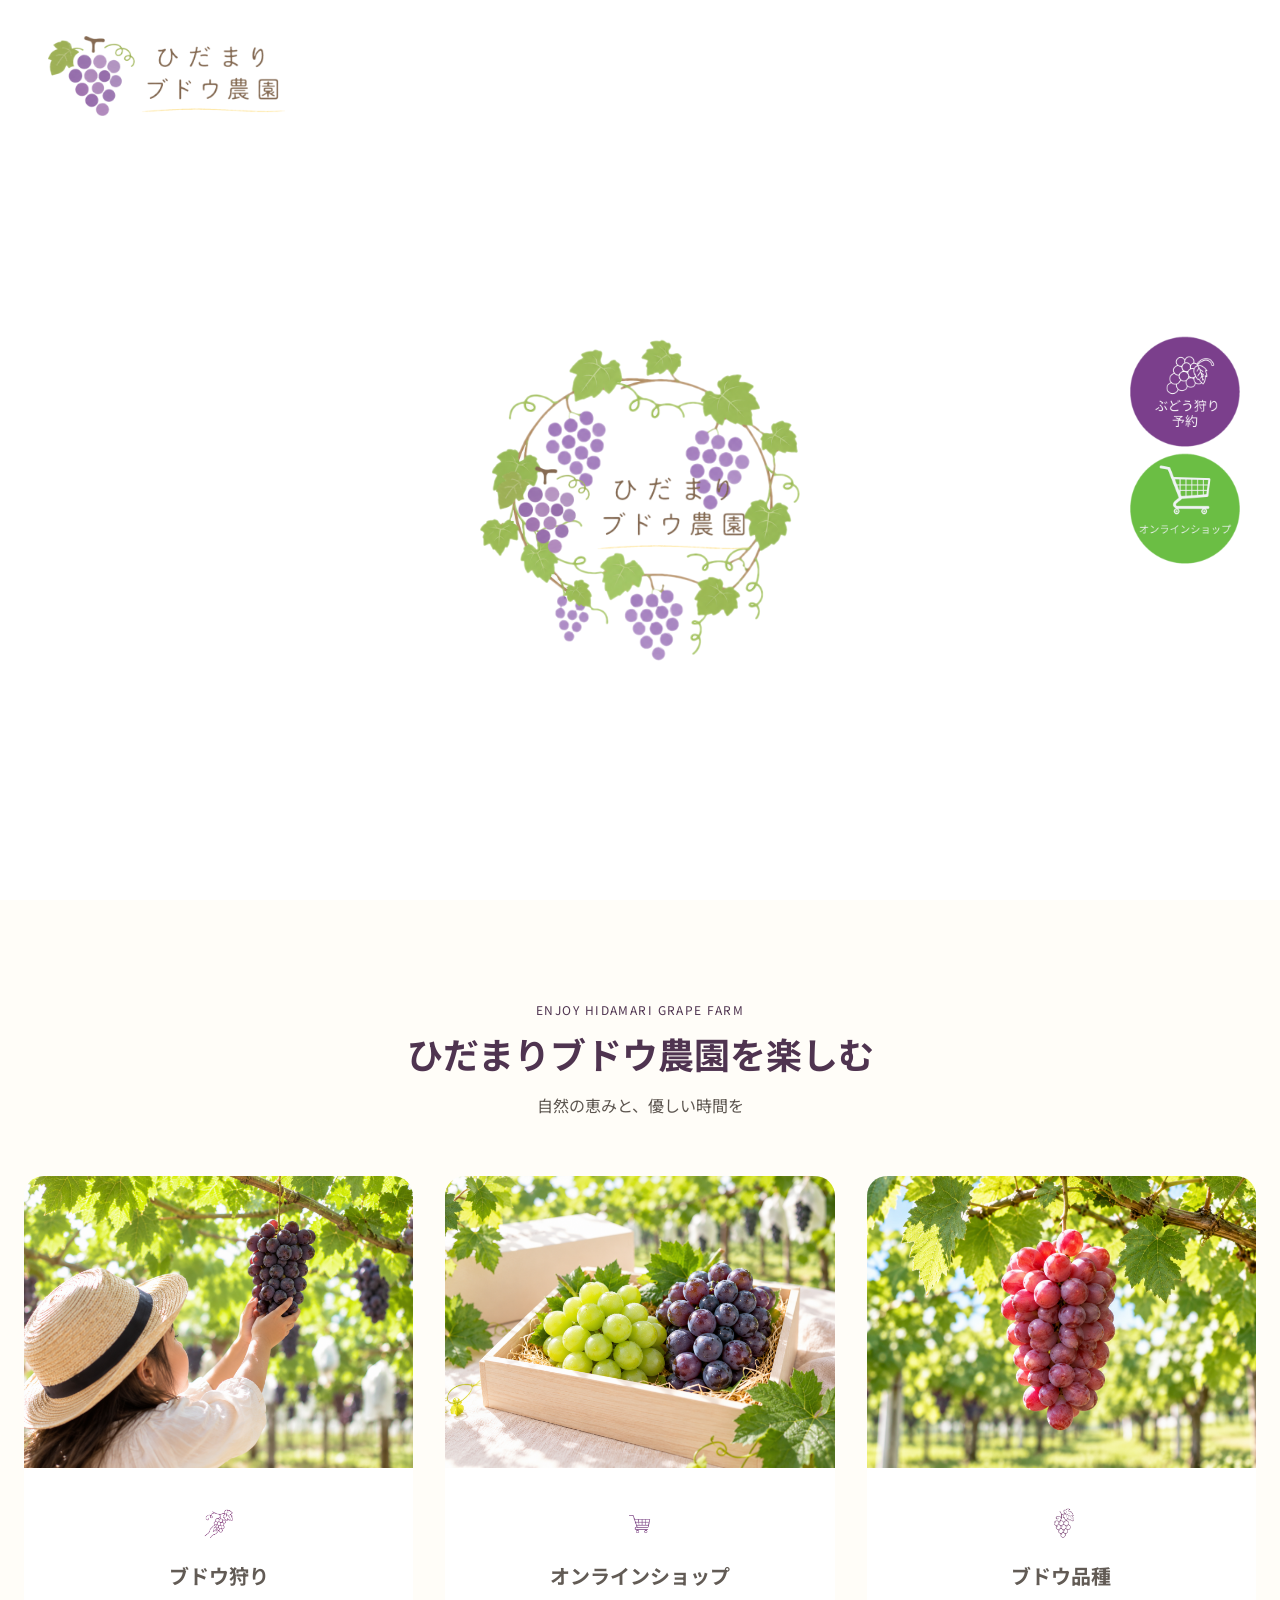
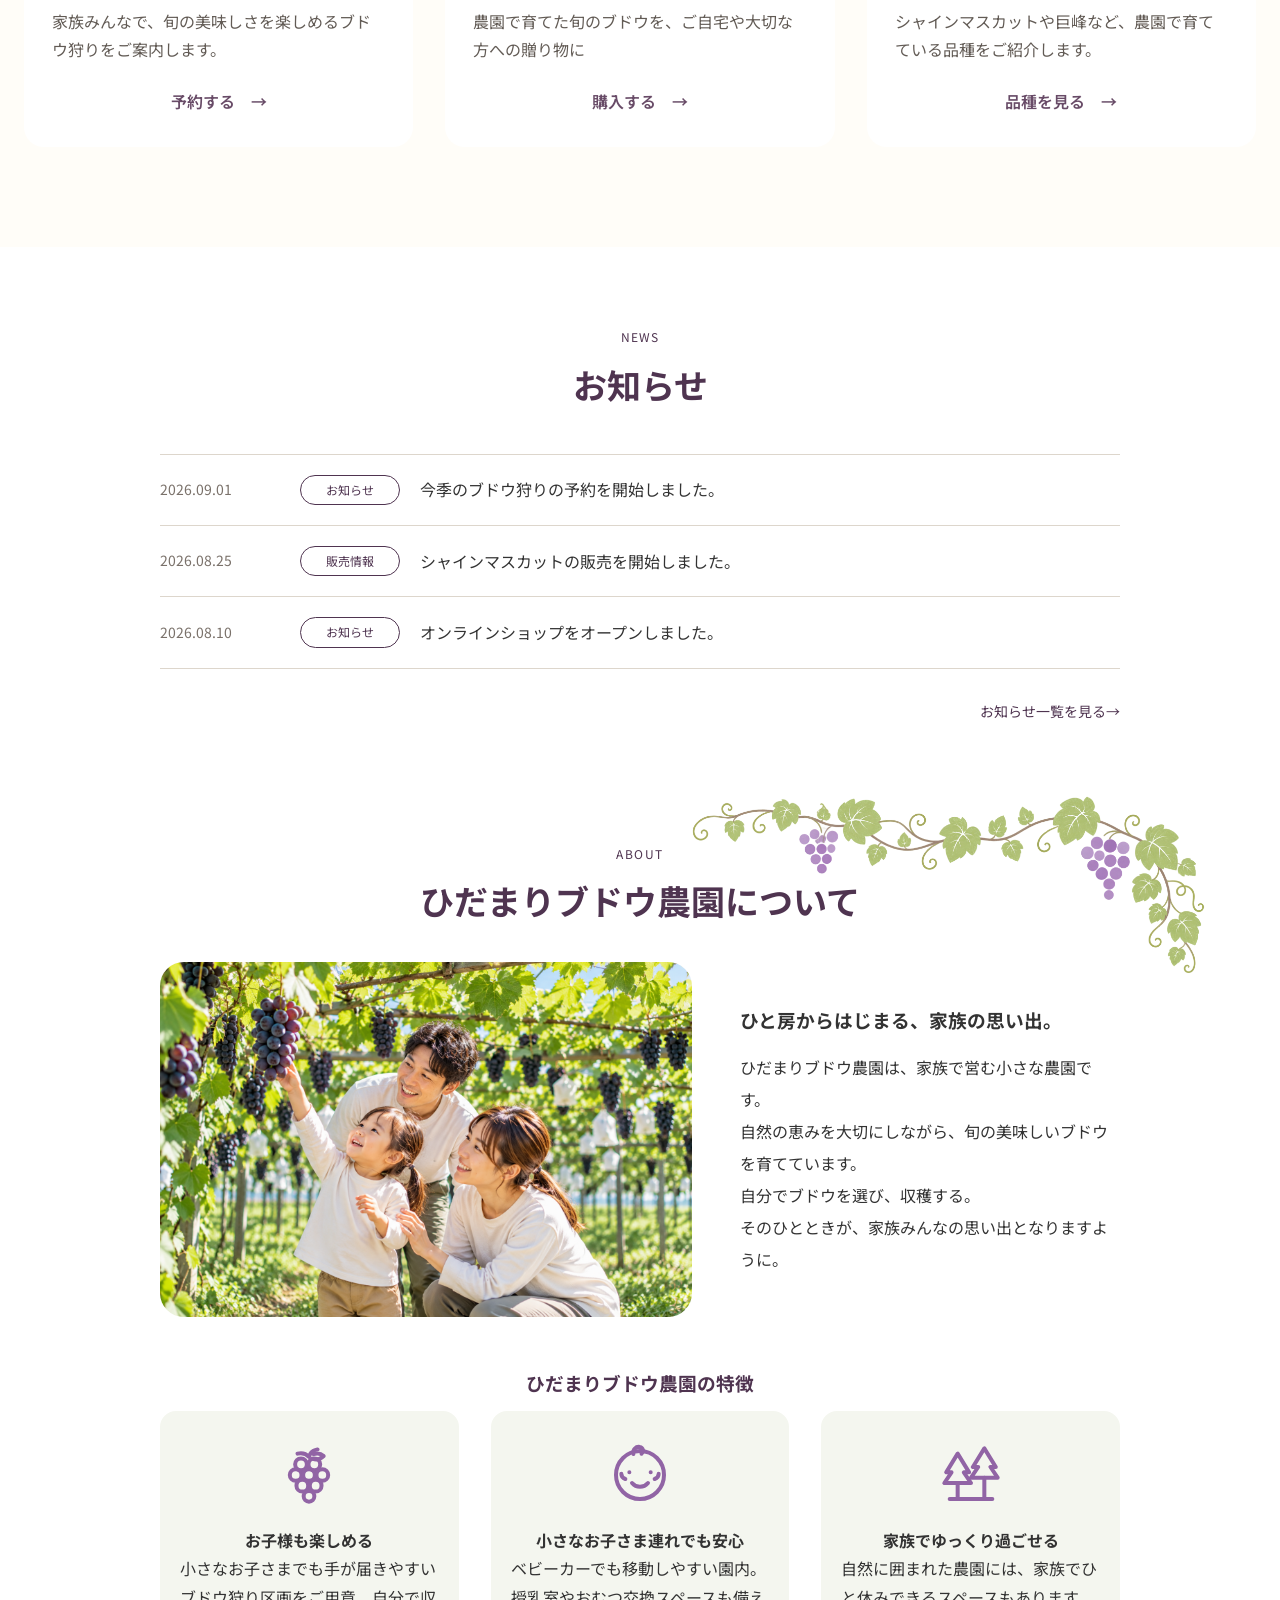
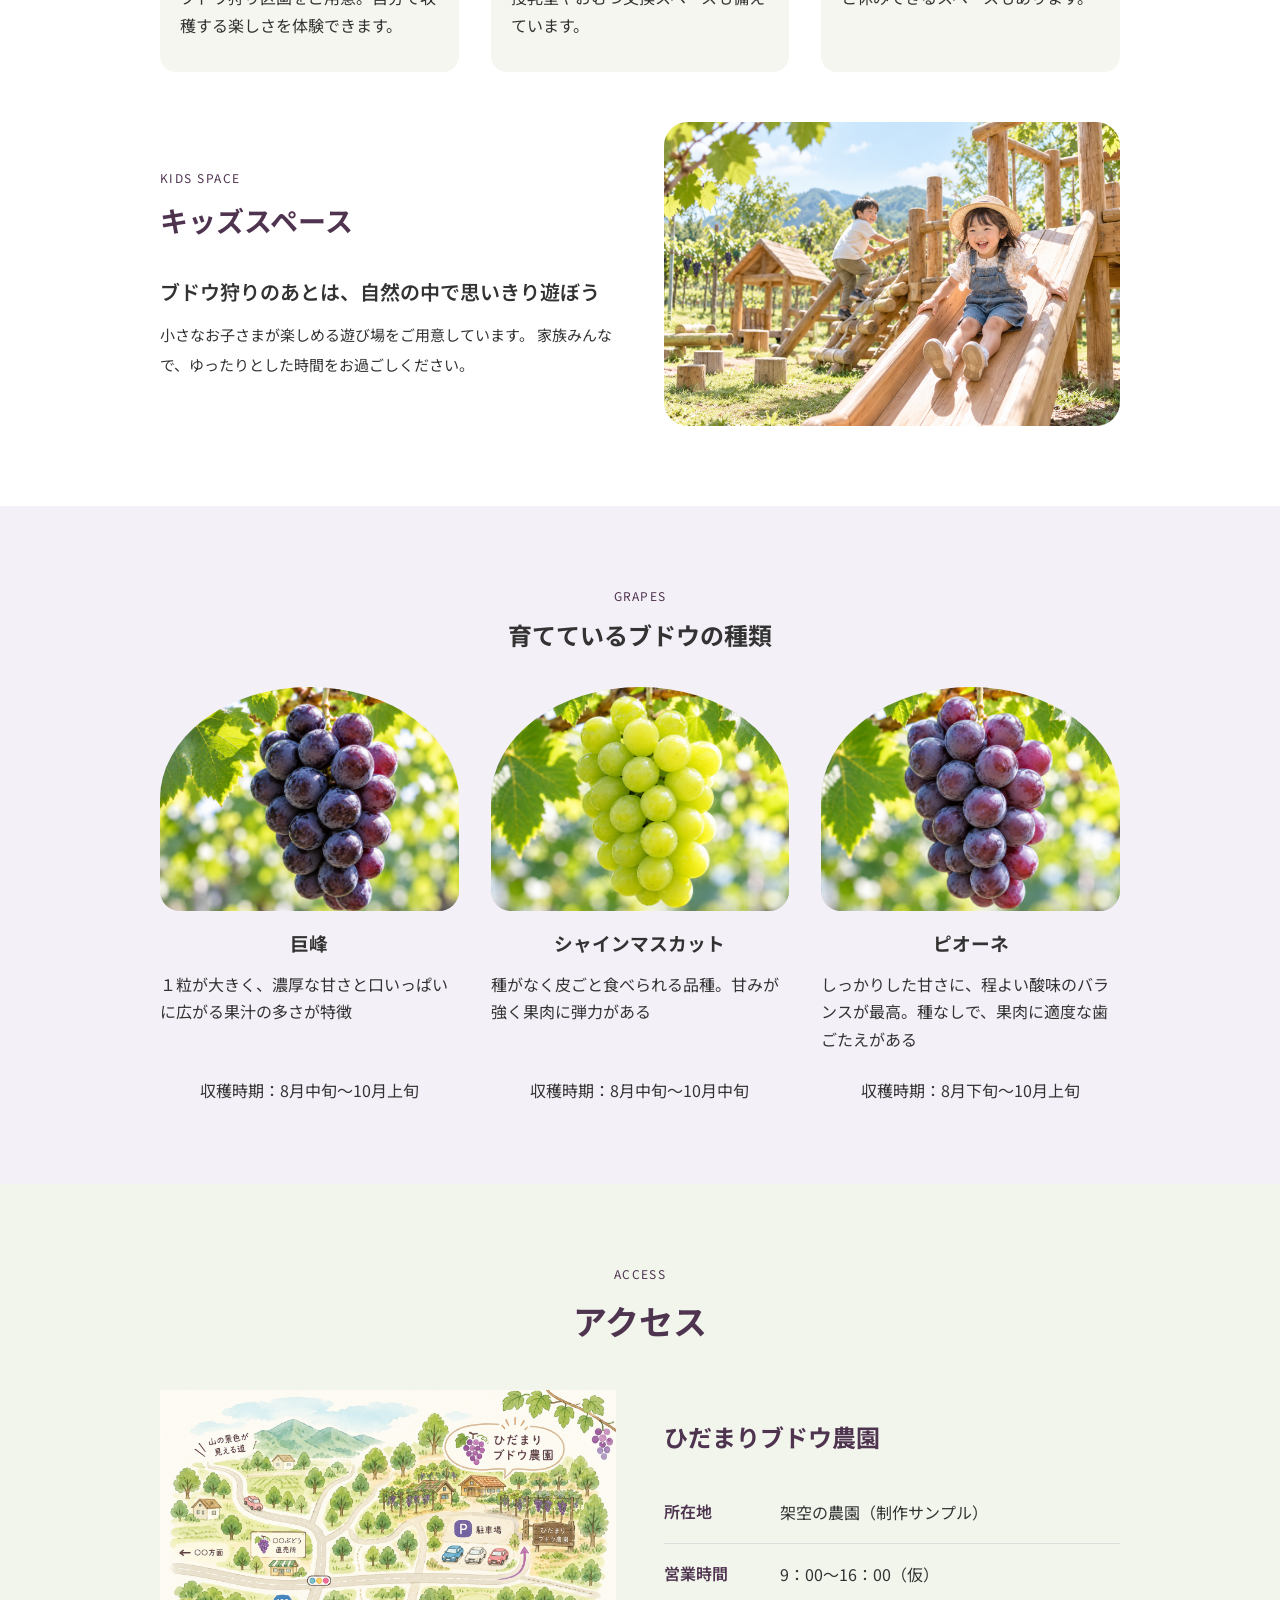
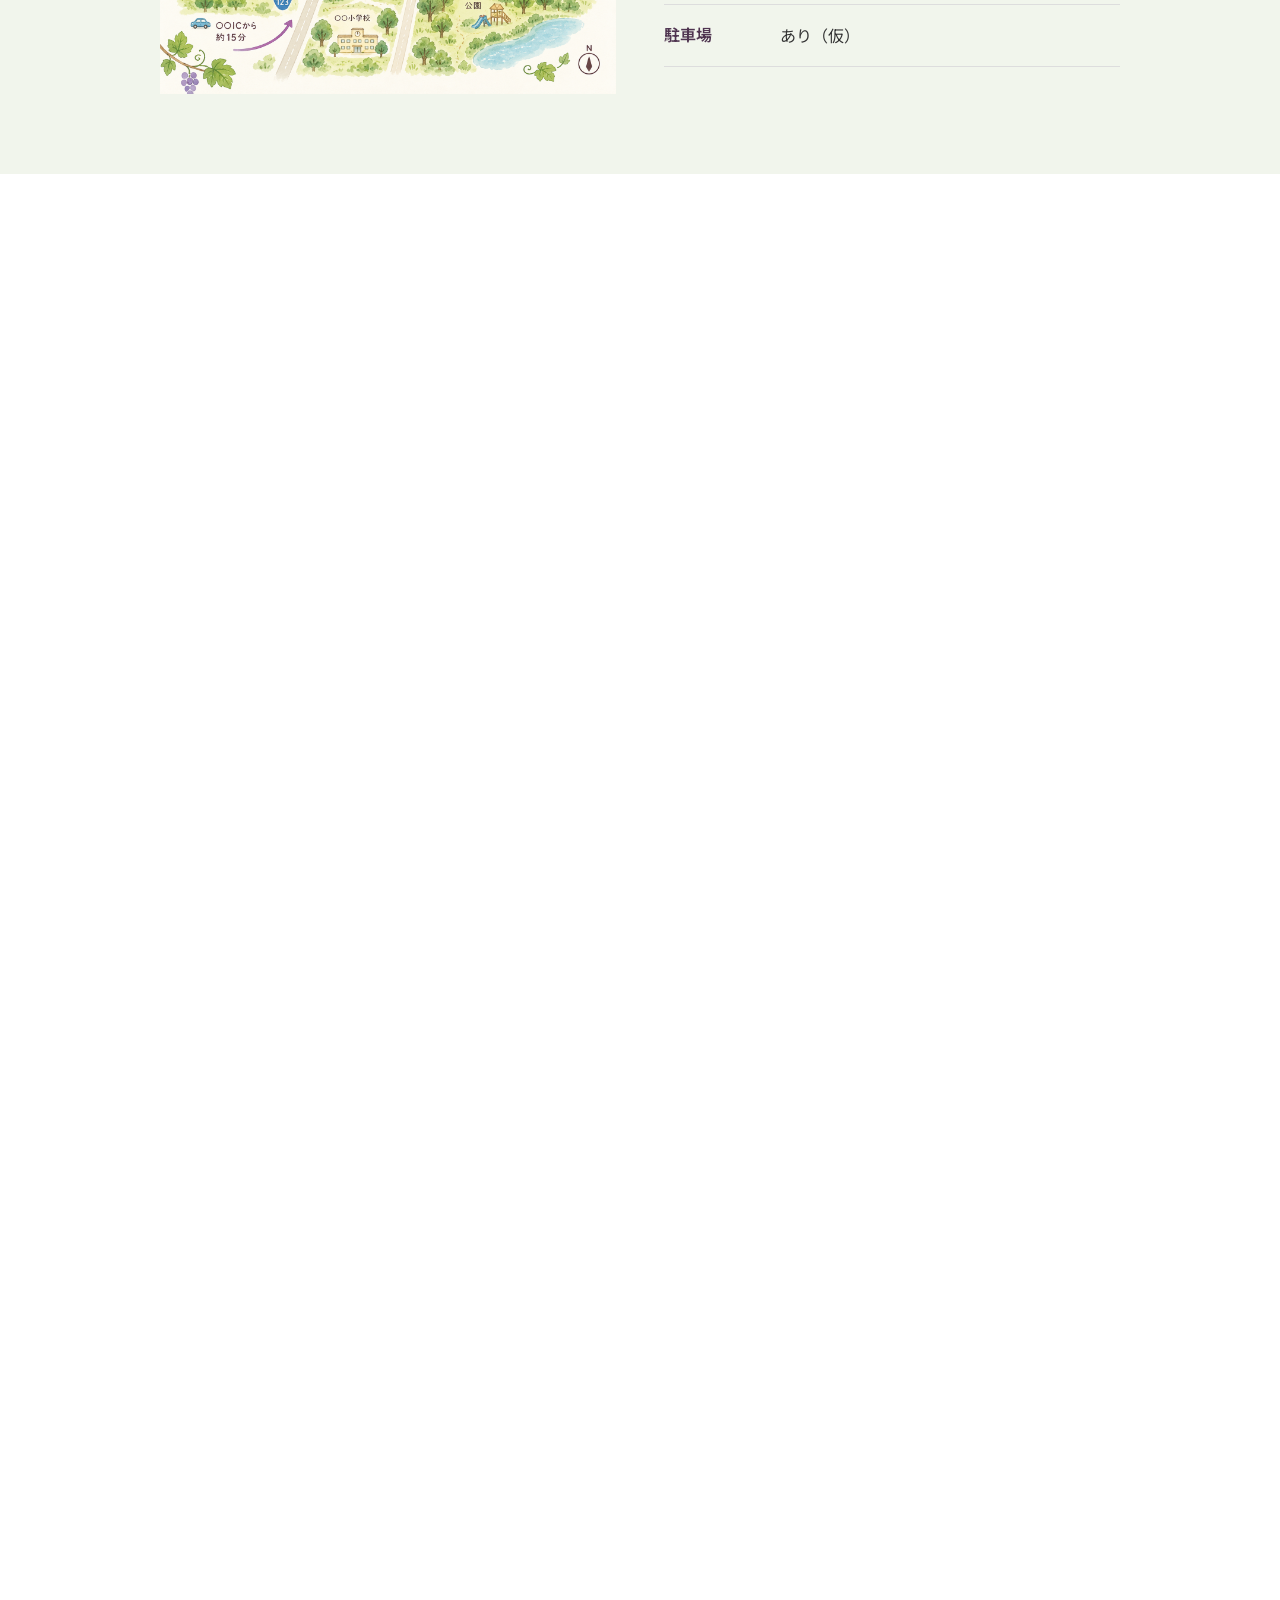
==== commit a74476fd: "ACCESSセクションの実装と背景色の調整" ====
--- a/index.html
+++ b/index.html
@@ -53,7 +53,7 @@
                         </li>
 
                         <li class="header__item">
-                            <a href="#">アクセス</a>
+                            <a href="#access">アクセス</a>
                         </li>
 
                         <li class="header__item">
@@ -423,6 +423,48 @@
             </div>
         </section>
 
+        <!--ACCESS-->
+        <section class="access" id="access">
+            <div class="access__inner">
+
+                <div class="access__heading">
+                    <p class="access__en-title">
+                        ACCESS
+                    </p>
+                    <h2 class="access__title">
+                        アクセス
+                    </h2>
+                </div>
+
+                <div class="access__contents">
+                    <div class="access__map">
+                        <img src="assets/images/top/access-map.png" alt="ひだまりブドウ農園の案内マップ">
+                    </div>
+
+                    <div class="access__body">
+                        <h3 class="access__name">
+                            ひだまりブドウ農園
+                        </h3>
+
+                        <dl class="access__info">
+                            <div class="access__info-row">
+                                <dt>所在地</dt>
+                                <dd>架空の農園（制作サンプル）</dd>
+                            </div>
+                            <div class="access__info-row">
+                                <dt>営業時間</dt>
+                                <dd>9：00～16：00（仮）</dd>
+                            </div>
+                            <div class="access__info-row">
+                                <dt>駐車場</dt>
+                                <dd>あり（仮）</dd>
+                            </div>
+                        </dl>
+                    </div>
+                </div>
+            </div>
+        </section>
+
         <div style="height: 1500px;"></div>
 
     </main>
--- a/assets/css/top.css
+++ b/assets/css/top.css
@@ -626,8 +626,10 @@
 /* =================================
     grapes-kinds
 ================================= */
+
 .grapes-kinds {
-    padding: 80px 24px 40px;
+    background-color: #f4f0f7;
+    padding: 80px 24px;
 }
 
 .grapes-kinds__inner {
@@ -698,6 +700,76 @@
 .grapes-kinds__season {
     margin-top: auto;
     padding-top: 24px;
+}
+
+/* =================================
+    ACCESS
+================================= */
+
+.access {
+    background-color: #f1f5ec;
+    padding: 80px 24px;
+    scroll-margin-top: 120px;
+}
+
+.access__inner {
+    width: min(960px, 100%);
+    margin-inline: auto;
+}
+
+.access__heading {
+    text-align: center;
+    margin-bottom: 40px;
+}
+
+.access__en-title {
+    font-size: 1.2rem;
+    letter-spacing: 0.12em;
+    color: var(--c-main);
+    margin-bottom: 8px;
+}
+
+.access__title {
+    font-size: clamp(2.4rem, 3vw, 3.4rem);
+    color: var(--c-main);
+}
+
+.access__contents {
+    display: grid;
+    grid-template-columns: repeat(2, minmax(0, 1fr));
+    align-items: center;
+    gap: 48px;
+}
+
+.access__map {
+    display: block;
+    width: 100%;
+    height: auto;
+    border-radius: 20px;
+}
+
+.access__name {
+    font-size: 2.4rem;
+    color: var(--c-main);
+    margin-bottom: 24px;
+}
+
+.access__info-row {
+    display: grid;
+    grid-template-columns: 100px minmax(0, 1fr);
+    gap: 16px;
+    padding: 16px 0;
+    border-bottom: 1px solid #ddd;
+}
+
+.access__info-row dt {
+    font-weight: 600;
+    color: var(--c-main);
+}
+
+.access__info-row dd {
+    margin: 0;
+    line-height: 1.8;
 }
 
 /* =================================
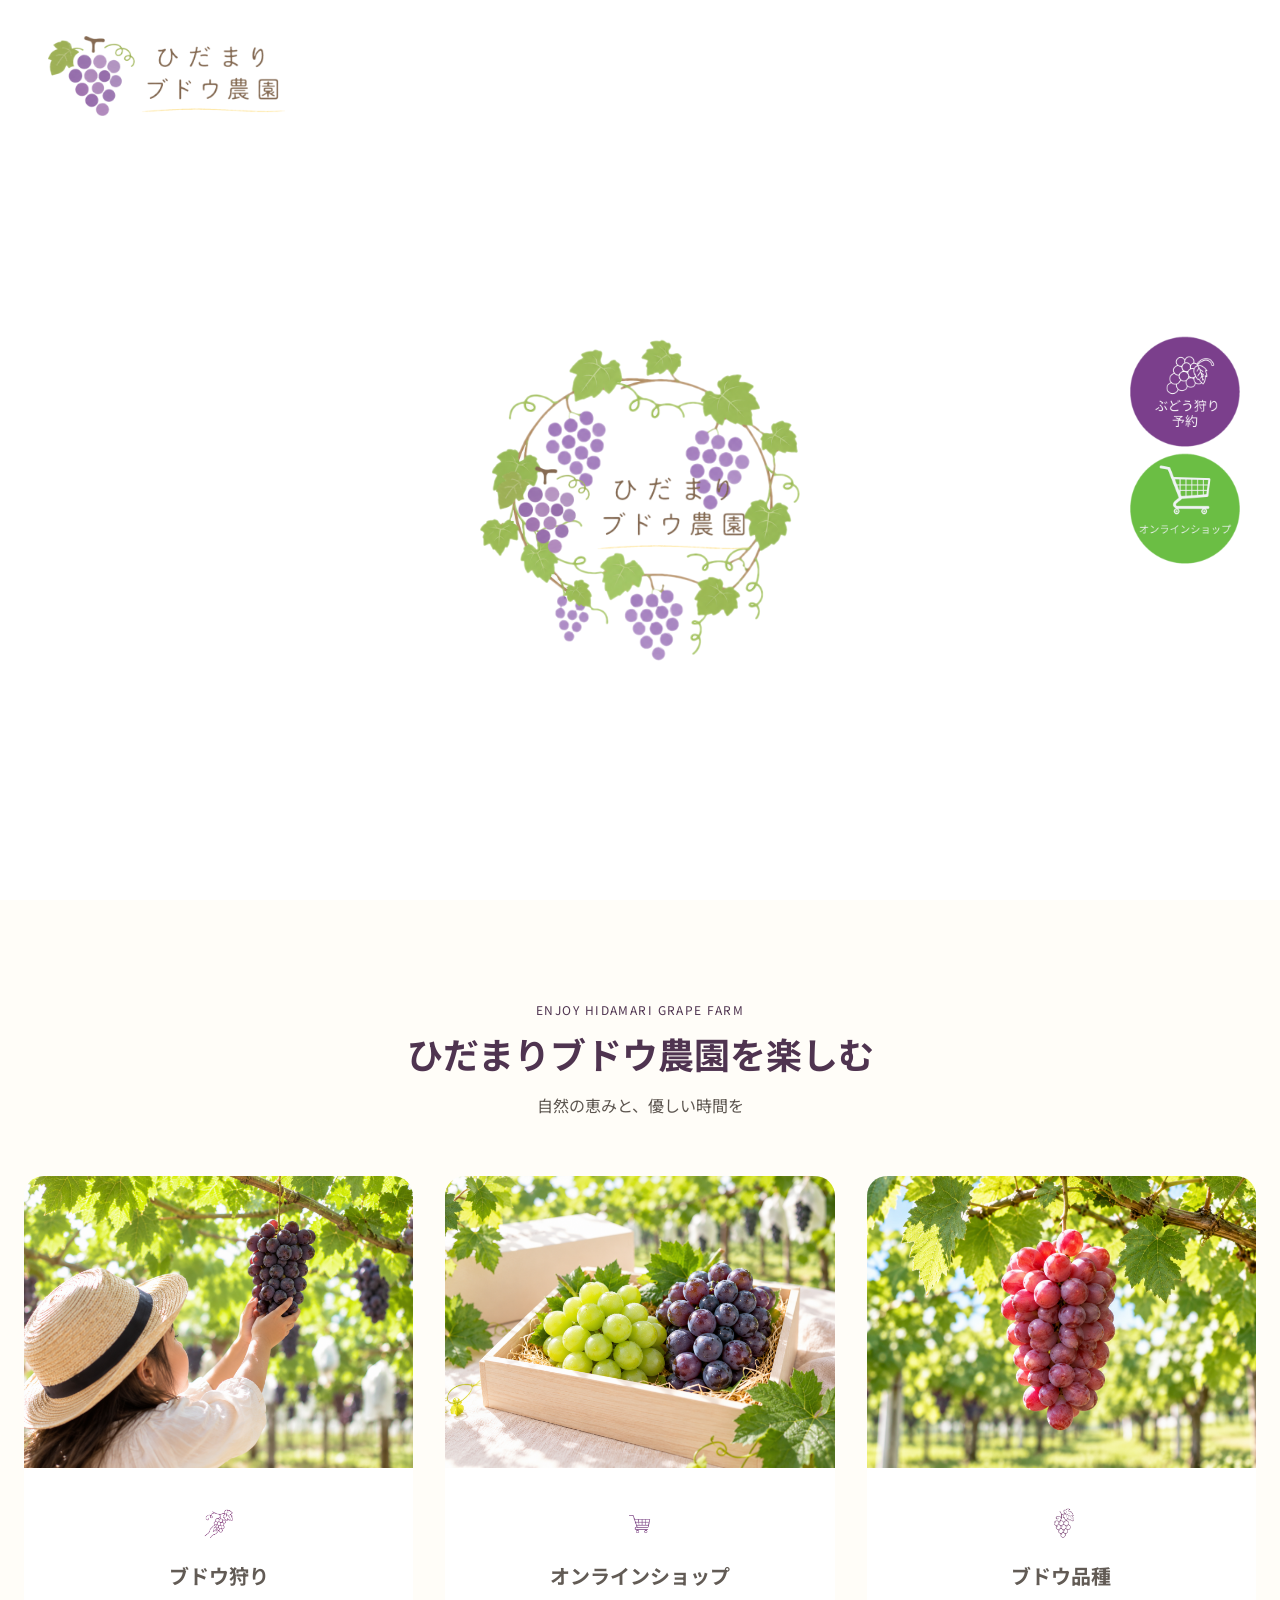
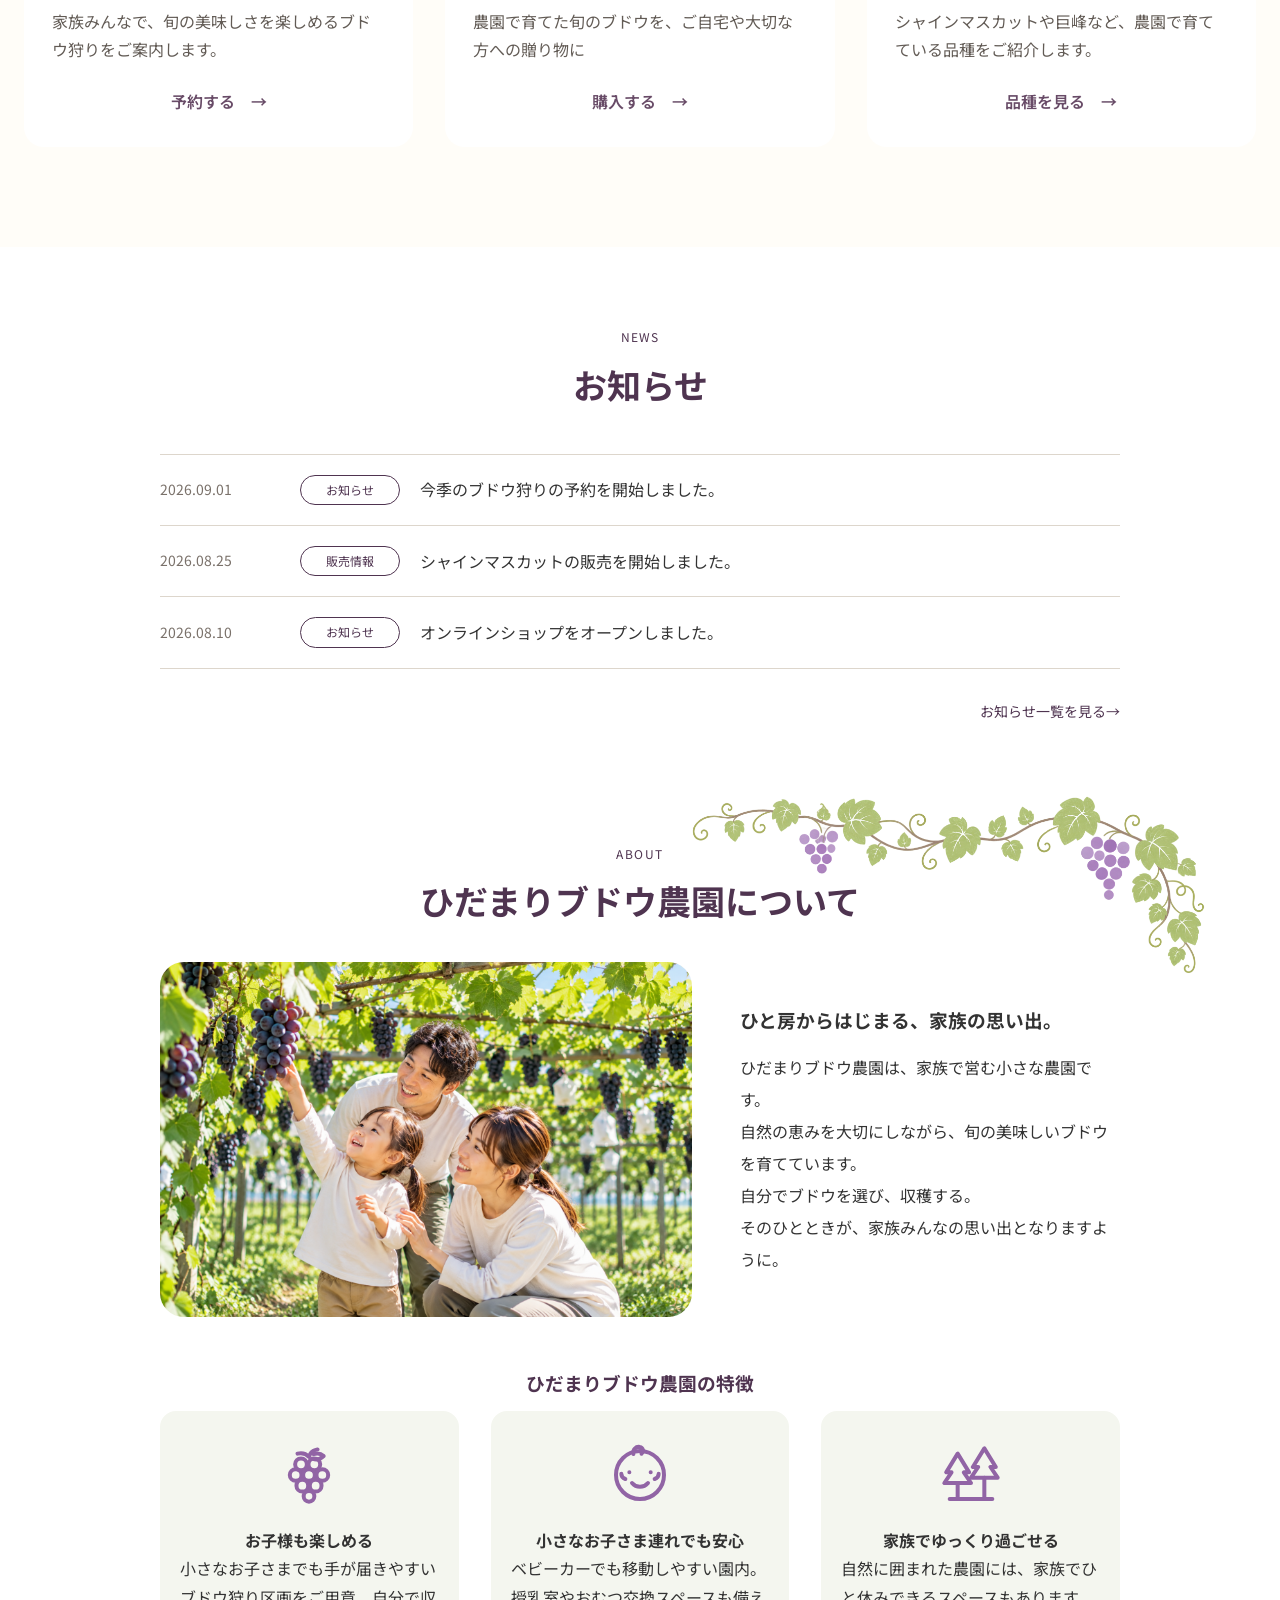
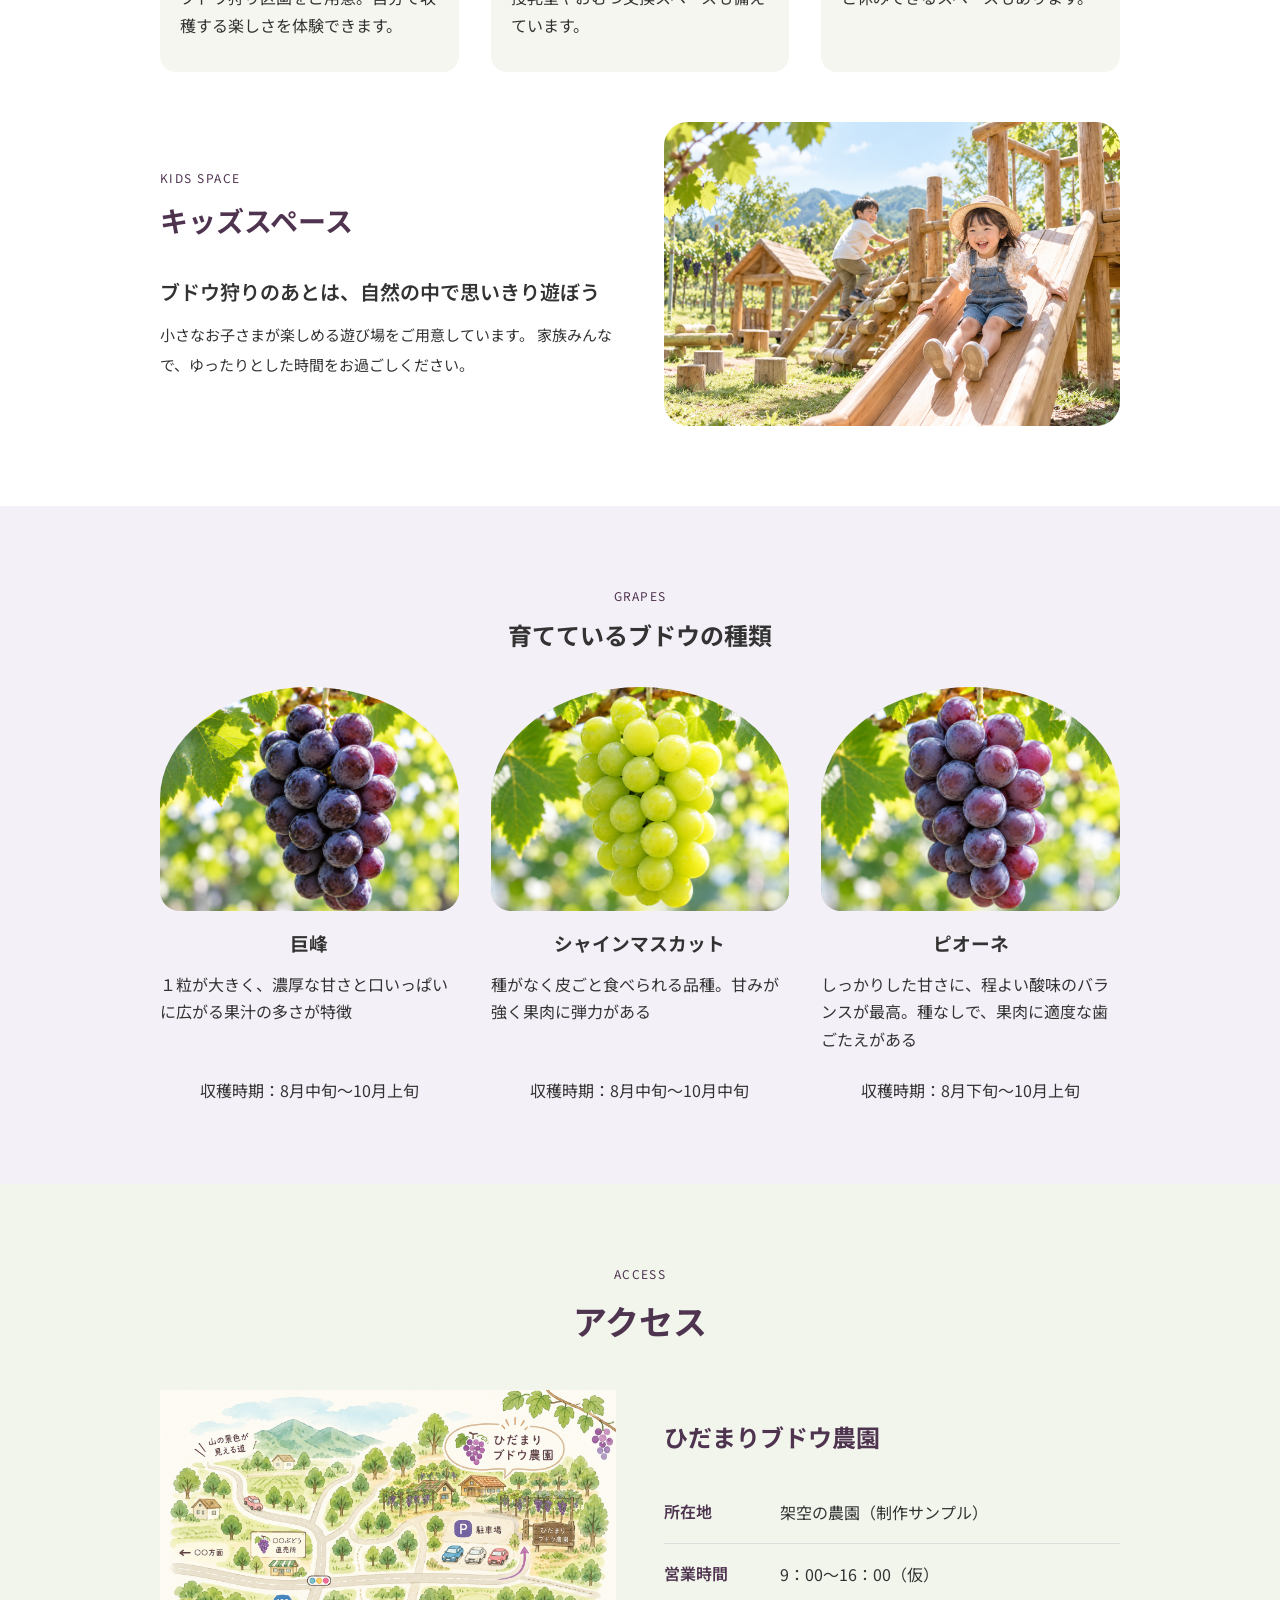
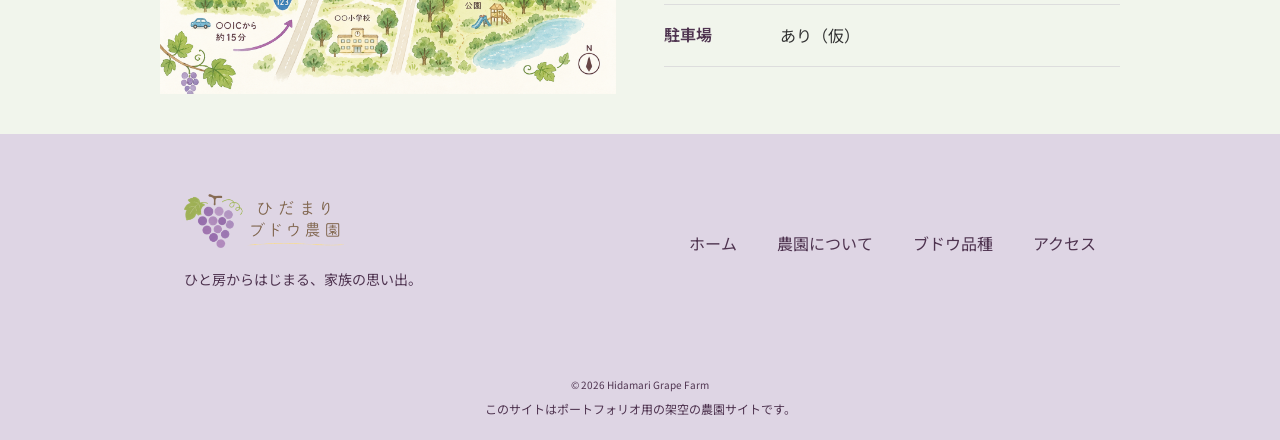
==== commit 84c2f3ab: "footer作成" ====
--- a/index.html
+++ b/index.html
@@ -41,7 +41,7 @@
                         </li>
                     
                         <li class="header__item">
-                            <a href="#">農園について</a>
+                            <a href="#about">農園について</a>
                         </li>
 
                         <li class="header__item">
@@ -49,7 +49,7 @@
                         </li>
 
                         <li class="header__item">
-                            <a href="#">ブドウ狩り</a>
+                            <a href="#access">ブドウ狩り</a>
                         </li>
 
                         <li class="header__item">
@@ -231,7 +231,7 @@
         </section>
 
         <!--about-->
-        <section class="about">
+        <section class="about" id="about">
             <div class="about__inner">
 
                 <!--ツタの装飾-->
@@ -465,12 +465,37 @@
             </div>
         </section>
 
-        <div style="height: 1500px;"></div>
-
     </main>
 
-    <footer>
-
+    <footer class="footer">
+        <div class="footer__inner">
+
+            <div class="footer__brand">
+                <a href="#" class="footer__logo">
+                    <img
+                        src="assets/images/common/logo-cutout.png"
+                        alt="ひだまりブドウ農園">
+                </a>
+                <p class="footer__catch">
+                    ひと房からはじまる、家族の思い出。
+                </p>
+            </div>
+
+            <nav class="footer__nav" aria-label="フッターナビゲーション">
+                <ul class="footer__nav-list">
+                    <li><a href="#">ホーム</a></li>
+                    <li><a href="#about">農園について</a></li>
+                    <li><a href="#grapes">ブドウ品種</a></li>
+                    <li><a href="#access">アクセス</a></li>
+                </ul>
+            </nav>
+
+        </div>
+
+        <div class="footer__bottom">
+            <small>© 2026 Hidamari Grape Farm</small>
+            <p>このサイトはポートフォリオ用の架空の農園サイトです。</p>
+        </div>
     </footer>
     
 
--- a/assets/css/top.css
+++ b/assets/css/top.css
@@ -708,7 +708,7 @@
 
 .access {
     background-color: #f1f5ec;
-    padding: 80px 24px;
+    padding: 80px 24px 40px;
     scroll-margin-top: 120px;
 }
 
@@ -772,6 +772,78 @@
     line-height: 1.8;
 }
 
+/* ==========================
+    FOOTER
+========================== */
+
+.footer {
+    background-color: #DED5E4;
+    color: #4f3450;
+}
+
+.footer__inner {
+    width: min(960px, 100%);
+    margin-inline: auto;
+    padding: 60px 24px;
+    display: flex;
+    justify-content: space-between;
+    align-items: center;
+    gap: 40px;
+}
+
+.footer__brand {
+    flex-shrink: 0;
+}
+
+.footer__logo {
+    display: inline-block;
+}
+
+.footer__logo img {
+    display: block;
+    width: 160px;
+    height: auto;
+}
+
+.footer__catch {
+    margin-top: 12px;
+    font-size: 1.4rem;
+    line-height: 1.8;
+}
+
+.footer__nav-list {
+    display: flex;
+    flex-wrap: wrap;
+    justify-content: flex-end;
+    gap: 20px 40px;
+    list-style: none;
+    padding: 0;
+    margin: 0;
+}
+
+.footer__nav-list a {
+    color: inherit;
+    text-decoration: none;
+    transition: opacity 0.3s;
+}
+
+.footer__nav-list a:hover {
+    opacity: 0.7;
+}
+
+.footer__bottom {
+    padding: 20px 24px;
+    background-color: #DED5E4;
+    text-align: center;
+    font-size: 1.2rem;
+    line-height: 1.8;
+}
+
+.footer__bottom p {
+    margin-top: 4px;
+}
+
+
 /* =================================
     Tablet / Smartphone
 ================================= */
@@ -820,4 +892,20 @@
         gap: 32px;
     }
 
+    .footer__inner {
+        flex-direction: column;
+        text-align: center;
+        gap: 32px;
+        padding: 48px 20px;
+    }
+
+    .footer__nav-list {
+        justify-content: center;
+        gap: 16px 24px;
+    }
+
+    .footer__logo img {
+        width: 140px;
+    }
+
 }
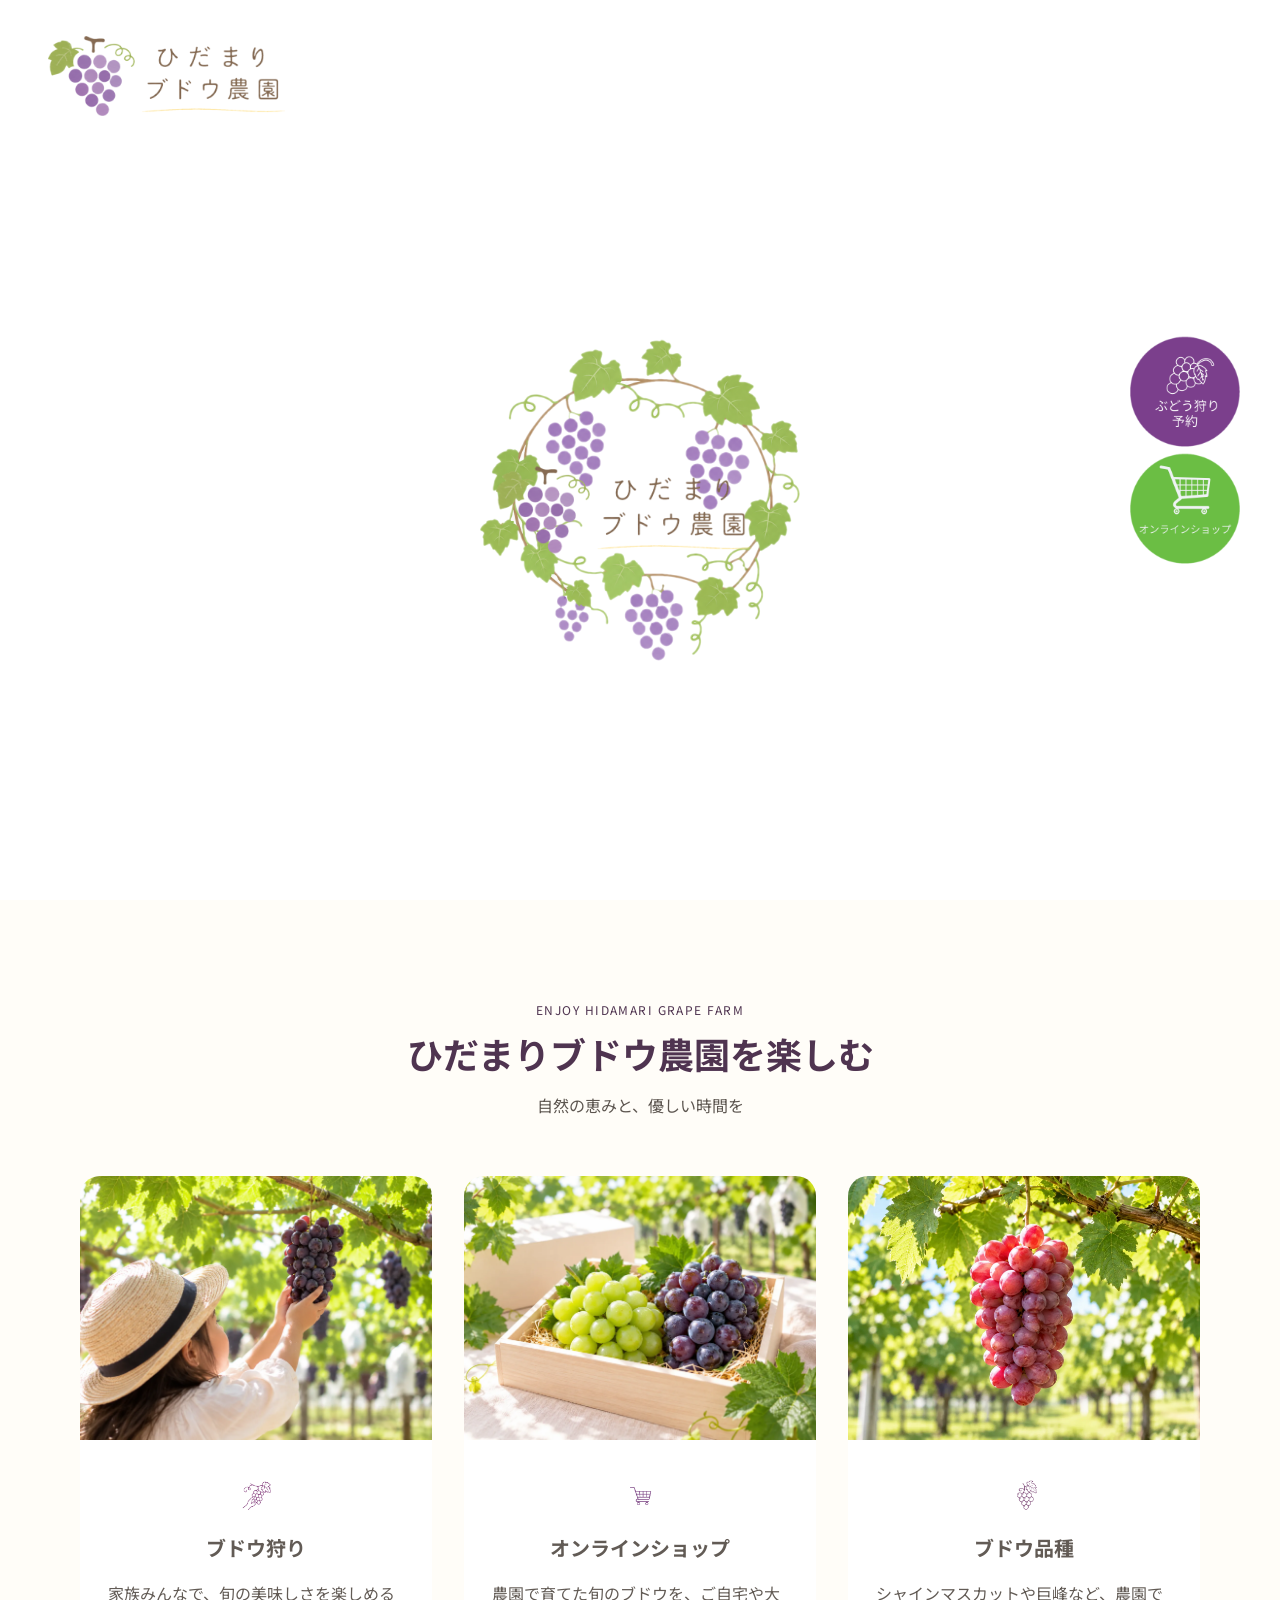
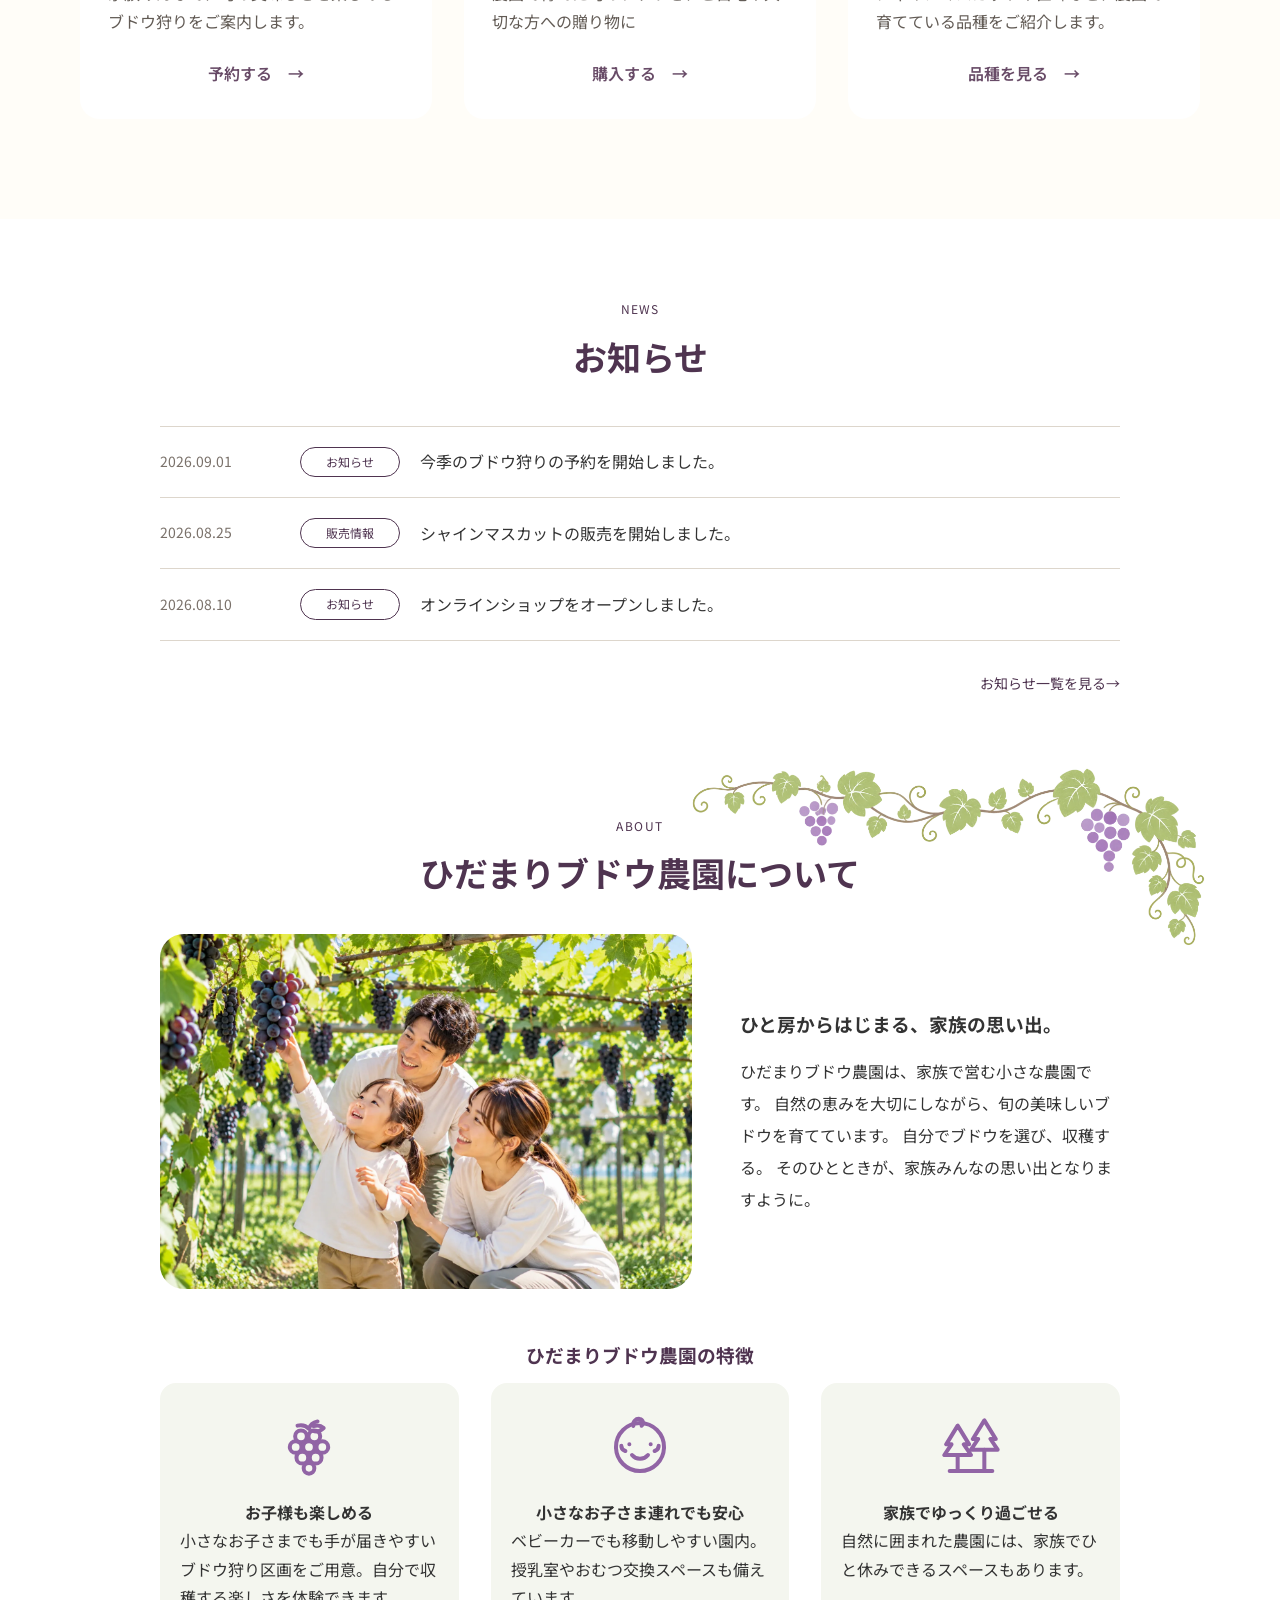
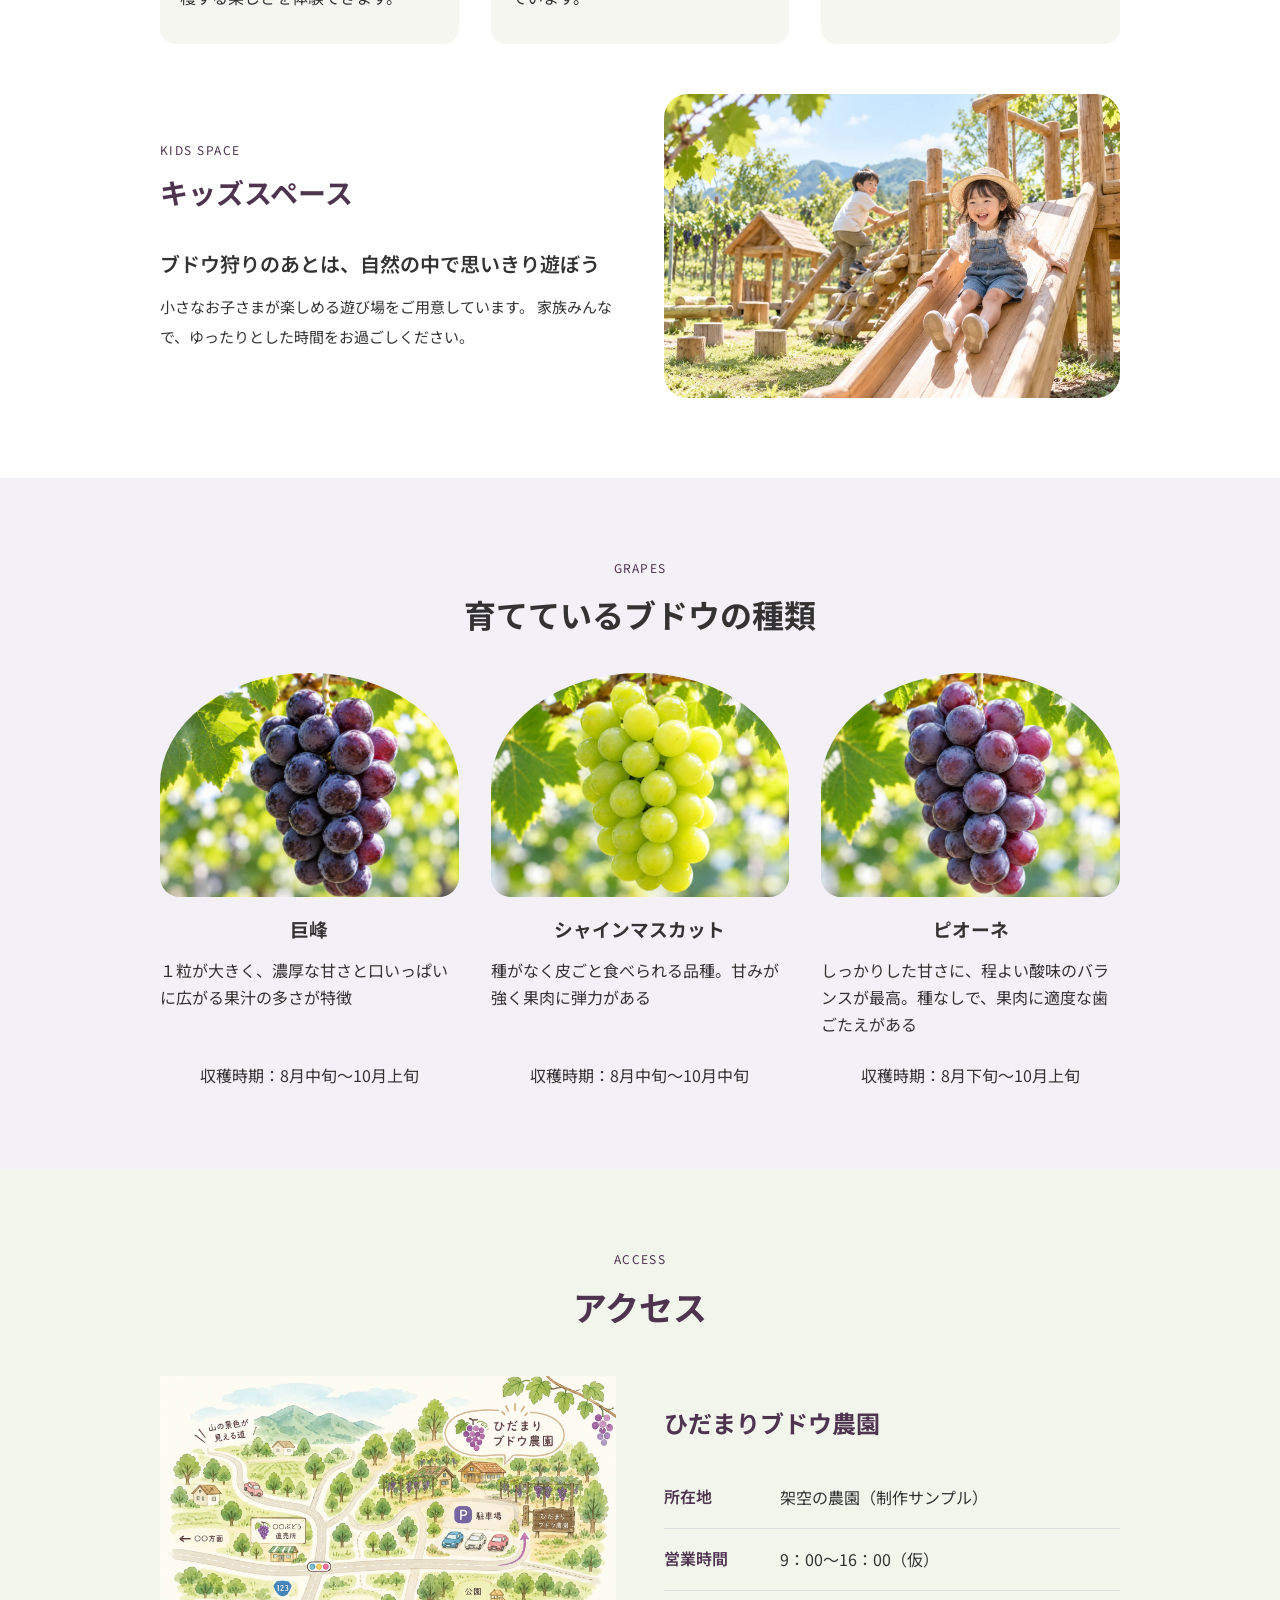
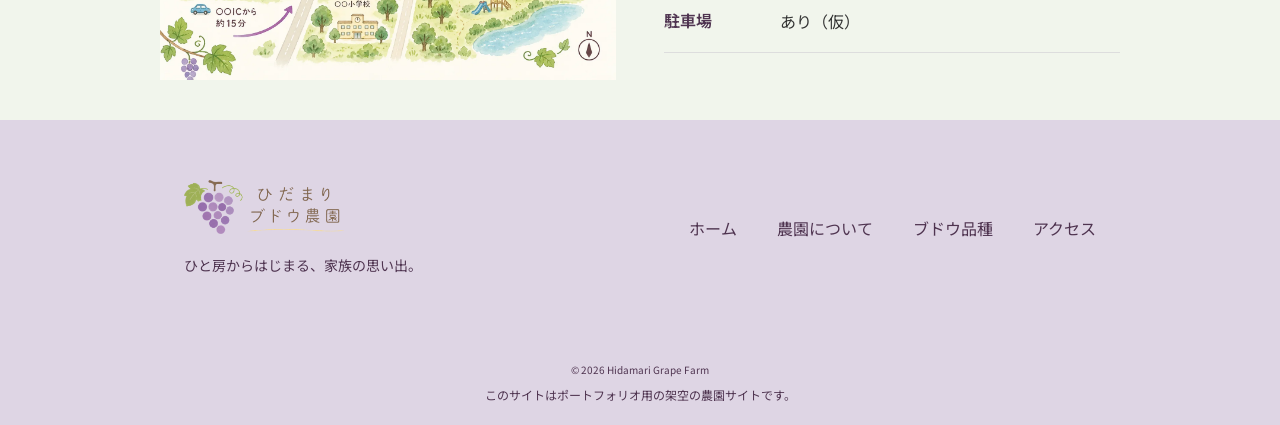
==== commit 0f9b00f7: "画像のWebP化とレスポンシブ対応の最終調整" ====
--- a/index.html
+++ b/index.html
@@ -29,12 +29,18 @@
                 </a>
 
                 <!-- ハンバーガー -->
-                <button class="hamburger sp_only" aria-label="menu">
-                    <span></span><span></span><span></span>
+                <button class="hamburger sp_only"  
+                    type="button"
+                    aria-label="メニューを開く"
+                    aria-expanded="false"
+                    aria-controls="global-nav">                
+                    <span></span>
+                    <span></span>
+                    <span></span>
                 </button>
 
                 <!--ナビゲーション-->
-                <nav class="header__nav">
+                <nav class="header__nav" id="global-nav">
                     <ul class="header__nav-list">
                         <li class="header__item">
                             <a href="#">ホーム</a>
@@ -49,20 +55,21 @@
                         </li>
 
                         <li class="header__item">
-                            <a href="#access">ブドウ狩り</a>
+                            <a href="#grape-picking">ブドウ狩り</a>
                         </li>
 
                         <li class="header__item">
                             <a href="#access">アクセス</a>
                         </li>
 
+                        <!-- コメントアウト中
                         <li class="header__item">
                             <a href="#">ブログ</a>
                         </li>
 
                         <li class="header__item">
                             <a href="#">お問い合わせ</a>
-                        </li>
+                        </li>-->
 
                     </ul>
                 </nav>
@@ -74,8 +81,8 @@
     <main>
         <section class="mv">
             <div class="mv__image">
-                <img src="assets/images/top/grape-fv.png" alt="ひだまりブドウ農園">
-                <img src="assets/images/top/grapes.png" alt="ひだまりブドウ農園のブドウ">
+                <img src="assets/images/top/grape-fv.webp" alt="ひだまりブドウ農園">
+                <img src="assets/images/top/grapes.webp" alt="ひだまりブドウ農園のブドウ">
             </div>
 
             <div class="mv__content">
@@ -102,12 +109,12 @@
 
         <!-- 右側固定ボタン -->
         <div class="side-buttons">
-            <a href="#" class="side-buttons__item side-buttons__item--reserve">
+            <div class="side-buttons__item side-buttons__item--reserve">
                 <img src="assets/images/common/glape_btn-cutout.png" alt="ブドウ狩り予約">
-            </a>
-            <a href="#" class="side-buttons__item side-buttons__item--shop">
+            </div>
+            <div class="side-buttons__item side-buttons__item--shop">
                 <img src="assets/images/common/online_btn-cutout.png" alt="オンラインショップ">
-            </a>
+            </div>
         </div>
 
         <section id="#" class="farm-guide"> <!--次のセクション-->
@@ -125,11 +132,11 @@
                     </p>
                 </div>
 
-                <div class="farm-guide__list">
+                <div class="farm-guide__list"> 
                     <!--ブドウ狩り-->
-                    <a href="#" class="farm-guide__card">
+                    <div class="farm-guide__card"  id="grape-picking">
                         <div class="farm-guide__image">
-                            <img src="assets/images/top/card-grape-picking.png" alt="ブドウ狩りを楽しむ様子">
+                            <img src="assets/images/top/card-grape-picking.webp" alt="ブドウ狩りを楽しむ様子">
                         </div>
                         
                         <div class="farm-guide__body">
@@ -142,15 +149,15 @@
                             </p>
 
                             <span class="farm-guide__link">
-                                予約する　→
+                                予約する　→ 
                             </span>
                         </div>
-                    </a>
+                    </div>
 
                     <!--オンラインショップ-->
-                    <a href="#" class="farm-guide__card">
+                    <div class="farm-guide__card">
                         <div class="farm-guide__image">
-                            <img src="assets/images/top/card-online-shop-grapes.png" alt="箱に入ったブドウ">
+                            <img src="assets/images/top/card-online-shop-grapes.webp" alt="箱に入ったブドウ">
                         </div>
                         <div class="farm-guide__body">
                             <img src="assets/images/top/icon-online-shop.png" alt=""  class="farm-guide__icon">
@@ -164,12 +171,12 @@
                                 購入する　→
                             </span>
                         </div>
-                    </a>
+                    </div>
 
                     <!--ブドウ品種-->
                     <a href="#grapes" class="farm-guide__card">
                         <div class="farm-guide__image">
-                            <img src="assets/images/top/card-grape-varieties.png" alt="さまざまな種類のブドウ">
+                            <img src="assets/images/top/card-grape-varieties.webp" alt="さまざまな種類のブドウ">
                         </div>
                         <div class="farm-guide__body">
                                 <img src="assets/images/top/icon-grape-varieties.png" alt="" class="farm-guide__icon">
@@ -235,7 +242,7 @@
             <div class="about__inner">
 
                 <!--ツタの装飾-->
-                <img src="assets/images/top/about-vine.png" alt="" class="about__vine">
+                <img src="assets/images/top/about-vine.webp" alt="" class="about__vine">
     
                 
                 <!-- 農園の紹介 -->
@@ -251,17 +258,17 @@
                     </div>
                     <div class="about__contents">
                         <div class="about__img">
-                            <img src="assets/images/top/about-family.png" alt="家族でブドウ狩り">
+                            <img src="assets/images/top/about-family.webp" alt="家族でブドウ狩り">
                         </div>
                         <div class="about__body">
                             <h3 class="about__subtitle">
-                                ひと房からはじまる、家族の思い出。
+                                ひと房からはじまる、<br class="sp-only">家族の思い出。
                             </h3>
                             <p class="about__text">
-                                ひだまりブドウ農園は、家族で営む小さな農園です。<br>
-                                自然の恵みを大切にしながら、旬の美味しいブドウを育てています。<br>
-                                自分でブドウを選び、収穫する。<br>
-                                そのひとときが、家族みんなの思い出となりますように。
+                                ひだまりブドウ農園は、家族で営む小さな農園です。
+                                自然の恵みを大切にしながら、旬の美味しいブドウを育てています。
+                                自分でブドウを選び、収穫する。
+                                そのひとときが、家族みんなの思い出と<br class="sp-only">なりますように。
                             </p>
                         </div>
                     </div>
@@ -341,7 +348,7 @@
 
                     <!--キッズスペース　画像-->
                     <div class="about__kids-image">
-                        <img src="assets/images/top/about-child.png" alt="農園のキッズスペース">
+                        <img src="assets/images/top/about-child.webp" alt="農園のキッズスペース">
                     </div>
                 </div>
 
@@ -365,7 +372,7 @@
                     <!--巨峰-->
                     <div class="grapes-kinds__card">
                         <div class="grapes-kinds__image">
-                            <img src="assets/images/top/grape-kyoho.png " alt="巨峰">
+                            <img src="assets/images/top/grape-kyoho.webp " alt="巨峰">
                         </div>
 
                         <div class="grapes-kinds__body">
@@ -384,7 +391,7 @@
                     <!--シャインマスカット-->
                     <div class="grapes-kinds__card">
                         <div class="grapes-kinds__image">
-                            <img src="assets/images/top/grape-shine-muscat.png" alt="シャインマスカット">
+                            <img src="assets/images/top/grape-shine-muscat.webp" alt="シャインマスカット">
                         </div>
 
                         <div class="grapes-kinds__body">
@@ -403,7 +410,7 @@
                     <!--ピオーネ-->
                     <div class="grapes-kinds__card">
                         <div class="grapes-kinds__image">
-                            <img src="assets/images/top/grape-pione.png " alt="ピオーネ">
+                            <img src="assets/images/top/grape-pione.webp" alt="ピオーネ">
                         </div>
 
                         <div class="grapes-kinds__body">
@@ -438,7 +445,7 @@
 
                 <div class="access__contents">
                     <div class="access__map">
-                        <img src="assets/images/top/access-map.png" alt="ひだまりブドウ農園の案内マップ">
+                        <img src="assets/images/top/access-map.webp" alt="ひだまりブドウ農園の案内マップ">
                     </div>
 
                     <div class="access__body">
--- a/assets/css/components.css
+++ b/assets/css/components.css
@@ -42,3 +42,28 @@
 
 
 /*セクションタイトル*/
+
+
+@media (max-width: 768px) {
+    .side-buttons {
+        position: fixed;
+        top: auto;
+        bottom: 20px;
+        right: 12px;
+        transform: none;
+        width: 58px;
+        gap: 8px;
+        z-index: 90;
+    }
+
+    .side-buttons__item img {
+        display: block;
+        width: 100%;
+        height: auto;
+    }
+
+    /* メニューを開いている間は固定ボタンを隠す */
+    body:has(.header.is-menu-open) .side-buttons {
+        visibility: hidden;
+    }
+}
--- a/assets/css/layout.css
+++ b/assets/css/layout.css
@@ -107,3 +107,125 @@
 
 
 /*footer*/
+
+/* =================================
+   Smartphone Header
+================================= */
+
+@media (max-width: 768px) {
+
+    .header__container {
+        height: 80px;
+        padding: 0 20px;
+        justify-content: space-between;
+    }
+
+    .header__logo {
+        width: 150px;
+        position: relative;
+        z-index: 103;
+    }
+
+    .header__logo img {
+        display: block;
+        width: 100%;
+        height: auto;
+    }
+
+    .header::before {
+        height: 80px;
+    }
+
+    .header.is-scrolled .header__container {
+        height: 80px;
+    }
+
+    .hamburger {
+        display: flex;
+        flex-direction: column;
+        justify-content: center;
+        align-items: center;
+        gap: 6px;
+        width: 44px;
+        height: 44px;
+        padding: 0;
+        border: none;
+        background: transparent;
+        cursor: pointer;
+        position: relative;
+        z-index: 103;
+    }
+
+    .hamburger span {
+        display: block;
+        width: 26px;
+        height: 2px;
+        background-color: #4f3450;
+        transition: transform 0.3s, opacity 0.3s;
+    }
+
+    .header__nav {
+        position: fixed;
+        top: 0;
+        right: 0;
+        width: 100%;
+        height: 100dvh;
+        padding: 110px 28px 40px;
+        background-color: #f1f5ec;
+        overflow-y: auto;
+        transform: translateX(100%);
+        visibility: hidden;
+        transition: transform 0.3s ease, visibility 0.3s;
+        z-index: 102;
+    }
+
+    .header__nav.is-open {
+        transform: translateX(0);
+        visibility: visible;
+    }
+
+    .header__nav-list {
+        display: flex;
+        flex-direction: column;
+        gap: 28px;
+    }
+
+    .header__nav a,
+    .header.is-scrolled .header__nav a {
+        color: #4f3450;
+        font-size: 1.6rem;
+    }
+
+    .header__item a::after {
+        display: none;
+    }
+
+    .hamburger.is-active span:nth-child(1) {
+        transform: translateY(8px) rotate(45deg);
+    }
+
+    .hamburger.is-active span:nth-child(2) {
+        opacity: 0;
+    }
+
+    .hamburger.is-active span:nth-child(3) {
+        transform: translateY(-8px) rotate(-45deg);
+    }
+
+    .header.is-menu-open {
+        position: fixed;
+        top: 0;
+        left: 0;
+    }
+
+    .header.is-menu-open::before {
+        transform: translateY(0);
+    }
+}
+
+/* PCではハンバーガーを表示しない */
+@media (min-width: 769px) {
+    .hamburger {
+        display: none;
+    }
+}
--- a/assets/css/top.css
+++ b/assets/css/top.css
@@ -247,7 +247,7 @@
     background-color: #fffdf8;
 }
 
-.farm-guide_inner {
+.farm-guide__inner {
     width: min(1120px, 100%);
     margin-inline: auto;
 }
@@ -302,7 +302,7 @@
         box-shadow 0.3s ease;
 }
 
-.farm-guide__card:hover {
+a.farm-guide__card:hover {
     transform: translateY(-5px);
     box-shadow: 0 10px 30px rgba(0, 0, 0, 0.08);
 }
@@ -322,7 +322,7 @@
     transition: transform 0.5s ease;
 }
 
-.farm-guide__card:hover .farm-guide__image img {
+a.farm-guide__card:hover .farm-guide__image img {
     transform: scale(1.04);
 }
 
@@ -650,7 +650,7 @@
     color: var(--c-main);
 }
 
-.grape-kinds__title {
+.grapes-kinds__title {
     font-size: 32px;
 }
 
@@ -702,6 +702,7 @@
     padding-top: 24px;
 }
 
+
 /* =================================
     ACCESS
 ================================= */
@@ -843,11 +844,60 @@
     margin-top: 4px;
 }
 
+.sp-only {
+    display: none;
+}
+
 
 /* =================================
     Tablet / Smartphone
 ================================= */
 @media(max-width: 768px){
+    .sp-only {
+        display: inline;
+    }
+
+    .header__container {
+        background-color: rgba(241, 245, 236, 0.92);
+        }
+
+    .mv {
+        height: 100svh;
+        min-height: 560px;
+    }
+
+    .mv::after {
+        content: "";
+        position: absolute;
+        inset: 0;
+        background: rgba(0, 0, 0, 0.12);
+        pointer-events: none;
+        z-index: 1;
+    }
+
+    .mv__content {
+        width: 75%;
+        top: 48%;
+        position: absolute;
+        z-index: 2;
+    }
+
+    .mv__illustration {
+        display: block;
+        width: 100%;
+        height: auto;
+    }
+
+    .mv__logo {
+        width: 80%;
+        top: 50%;
+        left: 50%;
+    }
+
+    .mv__image img {
+        object-position: center;
+    }
+
     .farm-guide {
         padding: 72px 20px;
     }
@@ -865,6 +915,10 @@
         padding: 28px 24px;
     }
 
+    .side-buttons {
+        display: none;
+    }
+
 
     /*news*/
     .news {
@@ -884,9 +938,156 @@
         text-align: left;
     }
 
+    /*about*/
+    .about {
+        padding: 56px 20px 64px;
+        overflow: hidden;
+        scroll-margin-top: 120px;
+    }
+
+    /*ツタの装飾*/
+    .about__vine {
+        width: 180px;
+        right: -20px;
+        top: -40px;
+    }
+
+      /* 農園紹介 */
+    .about__intro {
+        margin-bottom: 56px;
+    }
+
+    .about__heading {
+        position: relative;
+        z-index: 1;
+        margin-bottom: 28px;
+    }
+
+    .about__title {
+        font-size: 2.2rem;
+        line-height: 1.5;
+    }
+
+    .about__subtitle {
+        font-size: 2rem;
+        line-height: 1.6;
+    }
+
+    .about__contents {
+        flex-direction: column;
+        gap: 24px;
+    }
+
+    .about__img {
+        flex: none;
+        width: 100%;
+        border-radius: 20px;
+    }
+
+    .about__img img {
+        display: block;
+        width: 100%;
+        height: auto;
+    }
+
+    .about__body {
+        flex: none;
+        width: 100%;
+    }
+
+    .about__subtitle {
+        font-size: 2rem;
+        line-height: 1.6;
+        margin-bottom: 16px;
+    }
+
+    .about__text {
+        font-size: 1.4rem;
+        line-height: 1.9;
+    }
+
+    /* 3つの特徴 */
+    .about__features-title {
+        font-size: 2rem;
+        line-height: 1.5;
+        margin-bottom: 24px;
+    }
+
+    .about__features-list {
+        grid-template-columns: 1fr;
+        gap: 20px;
+    }
+
+    .about__feature-card {
+        padding: 28px 24px;
+    }
+
+    .about__feature-image {
+        margin-bottom: 12px;
+    }
+
+    .about__feature-image img {
+        width: 56px;
+        height: 56px;
+    }
+
+    .about__feature-title {
+        font-size: 1.8rem;
+        margin-bottom: 12px;
+    }
+
+    .about__feature-text {
+        font-size: 1.4rem;
+        line-height: 1.8;
+    }
+
+    /* キッズスペース */
+    .about__kids {
+        flex-direction: column;
+        align-items: stretch;
+        gap: 24px;
+        margin-top: 64px;
+    }
+
+    .about__kids-body,
+    .about__kids-image {
+        flex: none;
+        width: 100%;
+    }
+
+    .about__kids-body > .about__en-title,
+    .about__kids-title {
+        text-align: center;
+    }
+
+    .about__kids-title {
+        font-size: 2.4rem;
+        margin-bottom: 24px;
+    }
+
+    .about__kids-subtitle {
+        font-size: 1.8rem;
+        line-height: 1.6;
+    }
+
+    .about__kids-text {
+        font-size: 1.4rem;
+        line-height: 1.9;
+    }
+
+    .about__kids-image img {
+        width: 100%;
+        height: auto;
+        border-radius: 20px;
+    }
+
     /*grapes-kinds*/
 
     /*カード一覧*/
+    .grapes-kinds {
+        padding: 48px 24px 64px;
+    }
+
     .grapes-kinds__list {
         grid-template-columns: 1fr;
         gap: 32px;
@@ -899,6 +1100,53 @@
         padding: 48px 20px;
     }
 
+    .grapes-kinds__title {
+        font-size: 2.2rem;
+        line-height: 1.5;
+        text-align: center;
+    }
+
+    .grapes-kinds__heading {
+        margin-bottom: 32px;
+    }
+
+    /*access*/
+    .access {
+        padding: 48px 24px 64px;
+        scroll-margin-top: 100px;
+    }
+
+    .access__heading {
+        margin-bottom: 32px;
+    }
+
+    .access__contents {
+        grid-template-columns: 1fr;
+        gap: 32px;
+    }
+
+    .access__map img {
+        display: block;
+        width: 100%;
+        height: auto;
+        border-radius: 16px;
+    }
+
+    .access__name {
+        font-size: 2rem;
+        margin-bottom: 16px;
+        text-align: center;
+    }
+
+    .access__info-row {
+        grid-template-columns: 80px minmax(0, 1fr);
+        gap: 12px;
+        padding: 14px 0;
+        font-size: 1.4rem;
+    }
+
+    /*footer*/
+
     .footer__nav-list {
         justify-content: center;
         gap: 16px 24px;
@@ -908,4 +1156,18 @@
         width: 140px;
     }
 
-}+    .footer__nav-list {
+        display: grid;
+        grid-template-columns: repeat(2, max-content);
+        justify-content: center;
+        gap: 16px 32px;
+    }
+
+}
+
+/* タブレット：ブドウ品種の説明文を中央寄せ */
+@media (min-width: 768px) and (max-width: 1023px) {
+    .grapes-kinds__card-text {
+        text-align: center;
+    }
+}
